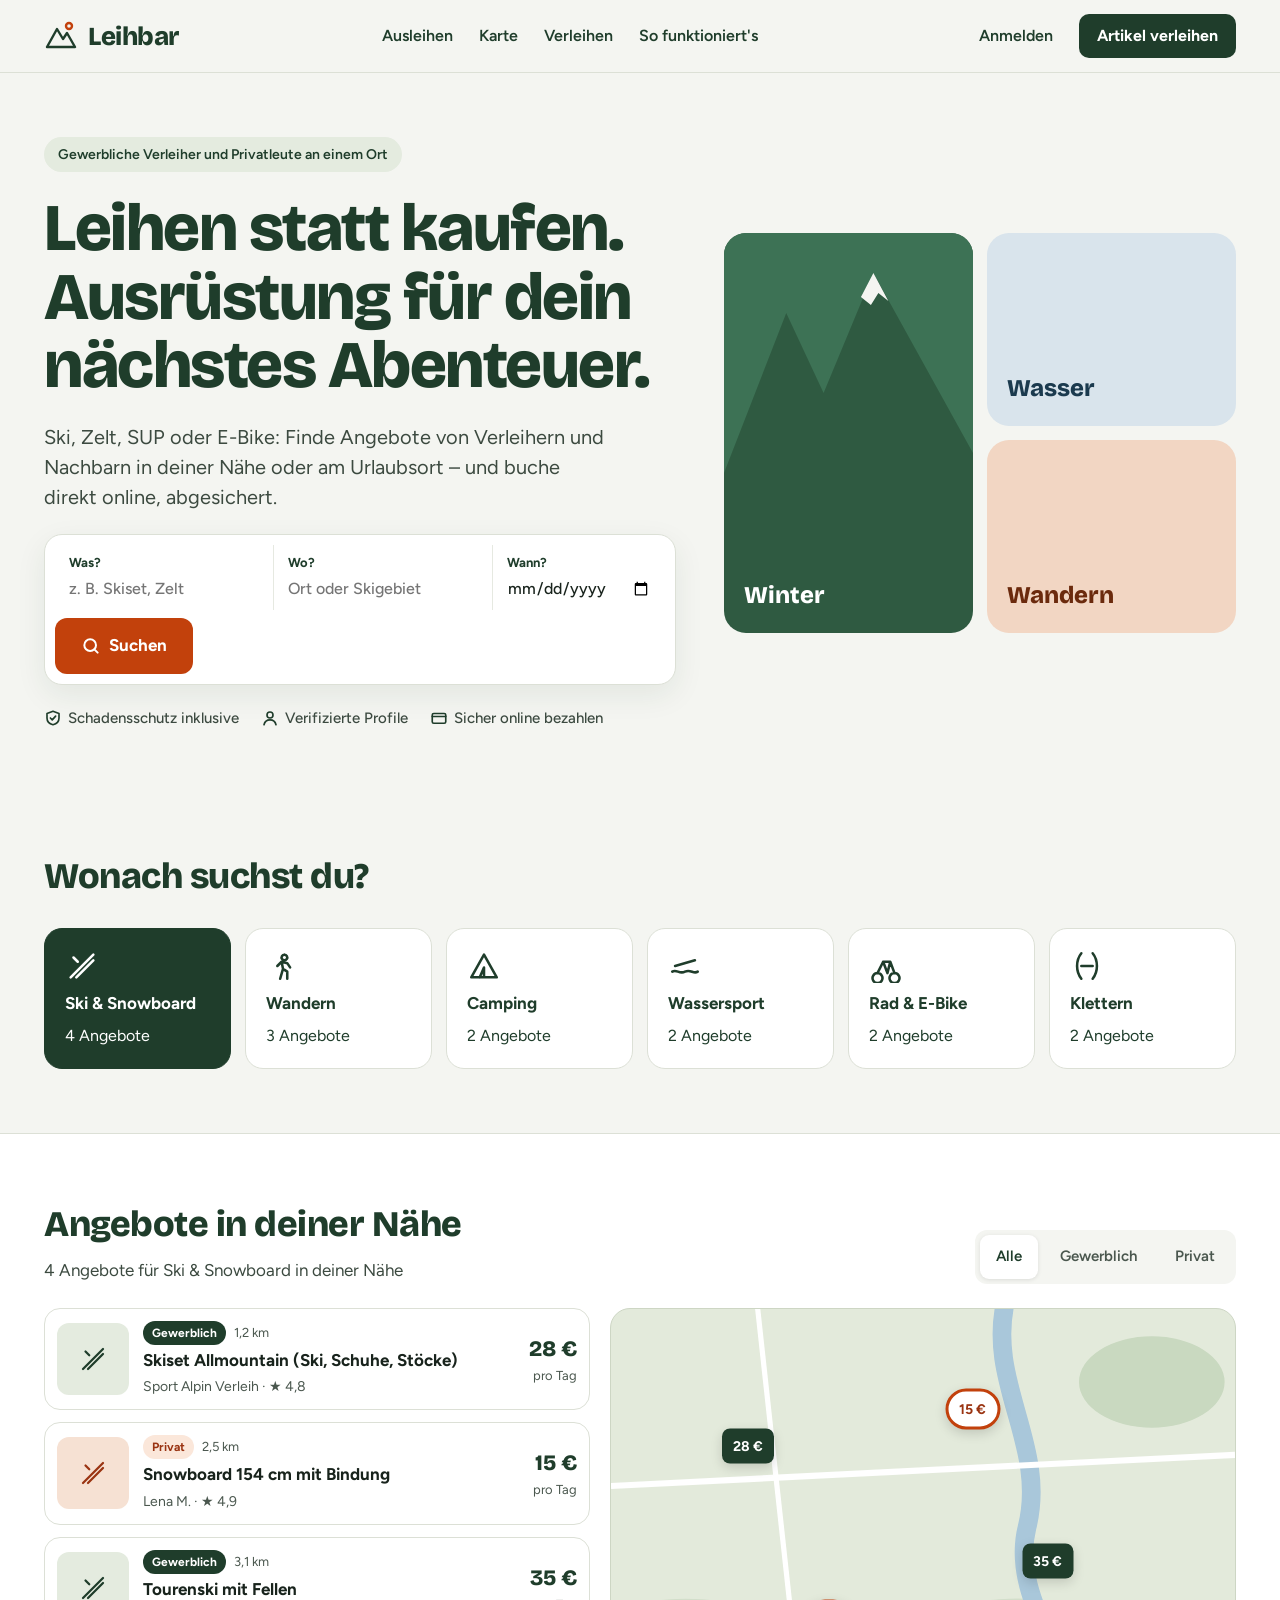
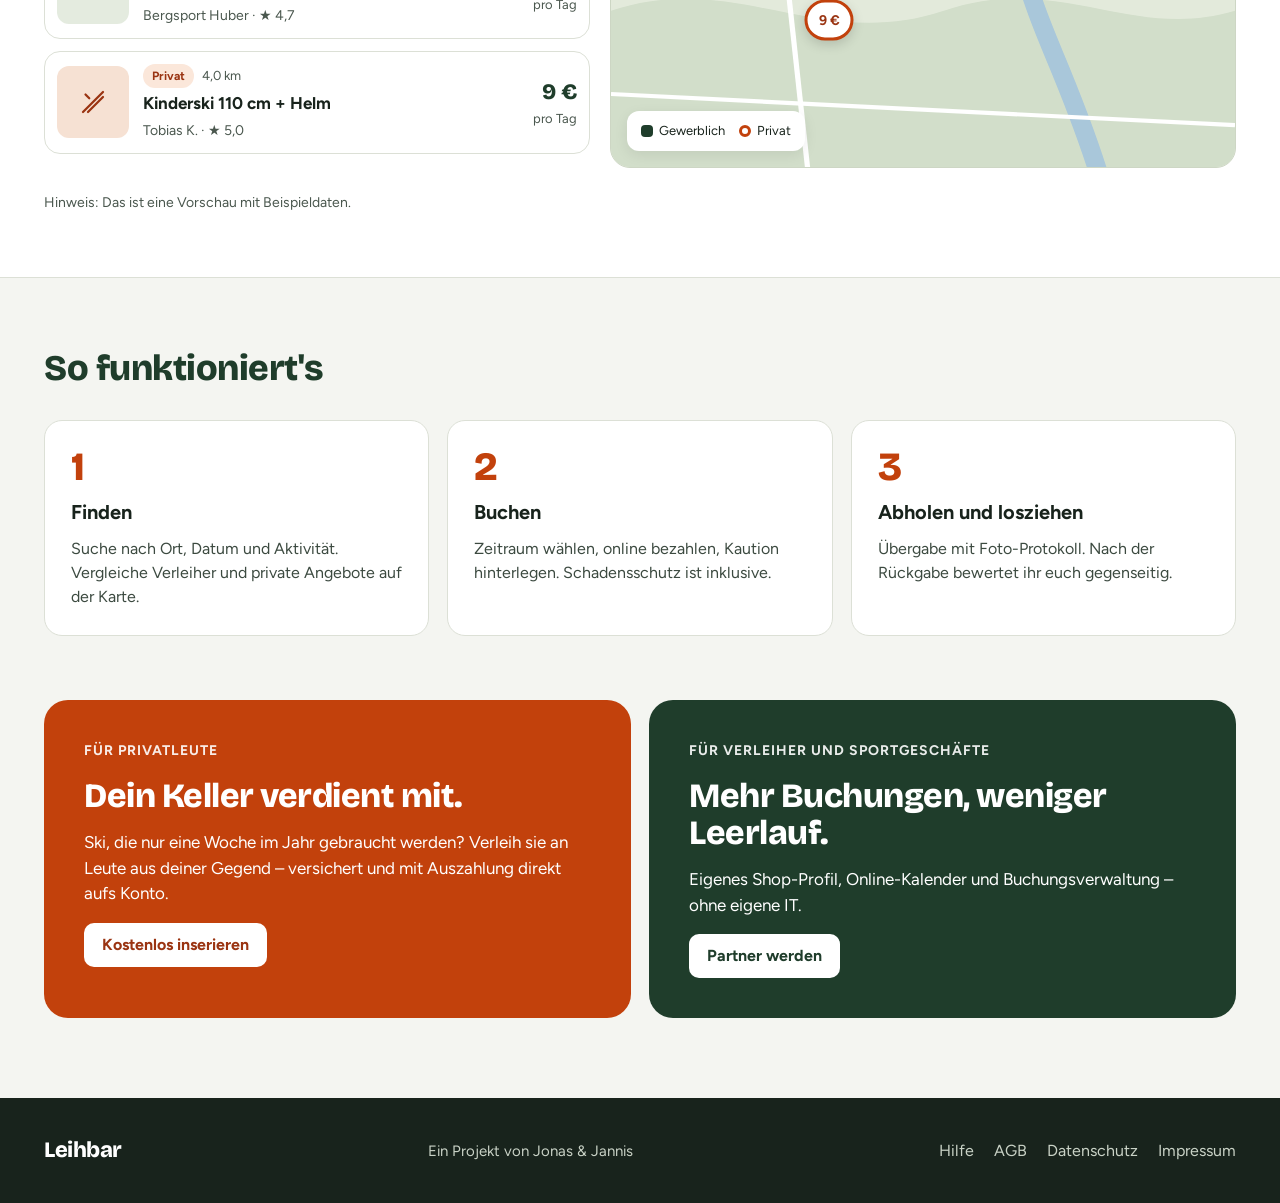
==== index.html @ 542fe073 "Leihbar Website: erste Vorschau Co-Authored-By: Claude Opus 5.5 <noreply@anthropic.com> Claude-Sessi" ====
<!doctype html>
<html lang="de">
<head>
<meta charset="utf-8">
<meta name="viewport" content="width=device-width, initial-scale=1">
<title>Leihbar – Leihen statt kaufen</title>
<meta name="description" content="Ausrüstung für Ski, Wandern, Camping und Wassersport leihen – von Verleihern und Privatleuten in deiner Nähe.">
<link rel="preconnect" href="https://fonts.googleapis.com">
<link rel="preconnect" href="https://fonts.gstatic.com" crossorigin>
<link href="https://fonts.googleapis.com/css2?family=Bricolage+Grotesque:opsz,wght@12..96,600;12..96,800&family=Figtree:wght@400;500;600;700&display=swap" rel="stylesheet">
<link rel="stylesheet" href="style.css">
</head>
<body>

<header class="topbar">
  <div class="wrap topbar-inner">
    <a href="#top" class="logo">
      <svg width="34" height="34" viewBox="0 0 34 34" fill="none" stroke="currentColor" stroke-width="2.4" stroke-linejoin="round" aria-hidden="true"><path d="M3 28 L13 10 L19 20 L23 14 L31 28 Z"/><circle cx="25" cy="7" r="3" stroke="var(--accent)"/></svg>
      <span>Leihbar</span>
    </a>
    <nav class="mainnav" aria-label="Hauptmenü">
      <a href="#ausleihen">Ausleihen</a>
      <a href="#karte">Karte</a>
      <a href="#verleihen">Verleihen</a>
      <a href="#so">So funktioniert's</a>
    </nav>
    <div class="topbar-actions">
      <a href="#" class="btn btn-ghost">Anmelden</a>
      <a href="#verleihen" class="btn btn-dark">Artikel verleihen</a>
    </div>
  </div>
</header>

<main>
<section id="top" class="wrap hero">
  <div class="hero-text">
    <span class="pill">Gewerbliche Verleiher und Privatleute an einem Ort</span>
    <h1>Leihen statt kaufen. Ausrüstung für dein nächstes Abenteuer.</h1>
    <p class="lead">Ski, Zelt, SUP oder E-Bike: Finde Angebote von Verleihern und Nachbarn in deiner Nähe oder am Urlaubsort – und buche direkt online, abgesichert.</p>

    <form class="search" id="search">
      <label>Was?<input type="text" id="q" placeholder="z. B. Skiset, Zelt"></label>
      <label>Wo?<input type="text" placeholder="Ort oder Skigebiet"></label>
      <label>Wann?<input type="date"></label>
      <button type="submit">
        <svg width="20" height="20" viewBox="0 0 24 24" fill="none" stroke="currentColor" stroke-width="2.4" stroke-linecap="round" aria-hidden="true"><circle cx="11" cy="11" r="7"/><path d="M20 20 L16 16"/></svg>
        Suchen
      </button>
    </form>

    <ul class="trust">
      <li><svg viewBox="0 0 24 24" aria-hidden="true"><path d="M12 3 L20 6 V12 C20 16.5 16.5 20 12 21 C7.5 20 4 16.5 4 12 V6 Z"/><path d="M8.5 12 L11 14.5 L15.5 9.5"/></svg>Schadensschutz inklusive</li>
      <li><svg viewBox="0 0 24 24" aria-hidden="true"><circle cx="12" cy="8" r="4"/><path d="M4 21 C5 16.5 8 14.5 12 14.5 C16 14.5 19 16.5 20 21"/></svg>Verifizierte Profile</li>
      <li><svg viewBox="0 0 24 24" aria-hidden="true"><rect x="3" y="6" width="18" height="13" rx="2"/><path d="M3 10 H21"/></svg>Sicher online bezahlen</li>
    </ul>
  </div>

  <div class="hero-tiles">
    <div class="tile tile-big">
      <svg viewBox="0 0 200 140" preserveAspectRatio="none" aria-hidden="true"><path d="M0 120 L50 40 L80 80 L120 20 L200 110 L200 0 L0 0 Z" fill="#3D7255"/><path d="M110 32 L120 20 L132 34 L124 30 L118 36 Z" fill="#F4F5F1"/></svg>
      <span>Winter</span>
    </div>
    <div class="tile tile-water"><span>Wasser</span></div>
    <div class="tile tile-hike"><span>Wandern</span></div>
  </div>
</section>

<section id="ausleihen" class="wrap section">
  <div class="section-head">
    <h2>Wonach suchst du?</h2>
  </div>
  <div class="cats" id="cats"></div>
</section>

<section id="karte" class="band">
  <div class="wrap section">
    <div class="section-head">
      <div>
        <h2>Angebote in deiner Nähe</h2>
        <p class="muted" id="resultLine"></p>
      </div>
      <div class="seg" id="filters" role="group" aria-label="Anbieter filtern"></div>
    </div>
    <div class="results">
      <div class="list" id="list"></div>
      <div class="map" id="map">
        <svg class="map-bg" viewBox="0 0 600 460" preserveAspectRatio="xMidYMid slice" aria-hidden="true">
          <path d="M0 300 C120 260 200 340 320 300 C430 262 500 330 600 300 L600 460 L0 460 Z" fill="#D2DECA"/>
          <path d="M380 0 C360 80 420 140 400 220 C385 280 430 330 470 460" stroke="#A9C7DA" stroke-width="18" fill="none"/>
          <path d="M0 180 L600 150" stroke="#FFFFFF" stroke-width="6"/>
          <path d="M140 0 L190 460" stroke="#FFFFFF" stroke-width="5"/>
          <path d="M0 380 L600 410" stroke="#FFFFFF" stroke-width="4"/>
          <ellipse cx="520" cy="80" rx="70" ry="44" fill="#C9D9C0"/>
        </svg>
        <div id="pins"></div>
        <div class="legend">
          <span><i class="sw sw-biz"></i>Gewerblich</span>
          <span><i class="sw sw-priv"></i>Privat</span>
        </div>
      </div>
    </div>
    <p class="note">Hinweis: Das ist eine Vorschau mit Beispieldaten.</p>
  </div>
</section>

<section id="so" class="wrap section">
  <h2>So funktioniert's</h2>
  <div class="steps">
    <div class="card"><span class="num">1</span><h3>Finden</h3><p>Suche nach Ort, Datum und Aktivität. Vergleiche Verleiher und private Angebote auf der Karte.</p></div>
    <div class="card"><span class="num">2</span><h3>Buchen</h3><p>Zeitraum wählen, online bezahlen, Kaution hinterlegen. Schadensschutz ist inklusive.</p></div>
    <div class="card"><span class="num">3</span><h3>Abholen und losziehen</h3><p>Übergabe mit Foto-Protokoll. Nach der Rückgabe bewertet ihr euch gegenseitig.</p></div>
  </div>
</section>

<section id="verleihen" class="wrap cta-grid">
  <div class="cta cta-priv">
    <span class="eyebrow">Für Privatleute</span>
    <h2>Dein Keller verdient mit.</h2>
    <p>Ski, die nur eine Woche im Jahr gebraucht werden? Verleih sie an Leute aus deiner Gegend – versichert und mit Auszahlung direkt aufs Konto.</p>
    <a href="#" class="btn btn-light">Kostenlos inserieren</a>
  </div>
  <div class="cta cta-biz">
    <span class="eyebrow">Für Verleiher und Sportgeschäfte</span>
    <h2>Mehr Buchungen, weniger Leerlauf.</h2>
    <p>Eigenes Shop-Profil, Online-Kalender und Buchungsverwaltung – ohne eigene IT.</p>
    <a href="#" class="btn btn-light">Partner werden</a>
  </div>
</section>
</main>

<footer class="footer">
  <div class="wrap footer-inner">
    <span class="logo-text">Leihbar</span>
    <span class="muted-light">Ein Projekt von Jonas &amp; Jannis</span>
    <nav aria-label="Fußzeile">
      <a href="#">Hilfe</a>
      <a href="#">AGB</a>
      <a href="#">Datenschutz</a>
      <a href="#">Impressum</a>
    </nav>
  </div>
</footer>

<script src="app.js"></script>
</body>
</html>
---- style.css ----
:root {
  --green: #1F3D2B;
  --green-2: #2F5A41;
  --accent: #C2410C;
  --accent-dark: #9A3412;
  --ink: #18231C;
  --text-2: #3C4A40;
  --muted: #4A574E;
  --bg: #F4F5F1;
  --card: #FFFFFF;
  --line: #DCE0D6;
  --soft-green: #E4EBDF;
  --soft-orange: #FBE7DA;
  --display: 'Bricolage Grotesque', 'Segoe UI', system-ui, sans-serif;
  --body: 'Figtree', 'Segoe UI', system-ui, sans-serif;
}

* { box-sizing: border-box; }
html { scroll-behavior: smooth; }
body { margin: 0; background: var(--bg); color: var(--ink); font-family: var(--body); font-size: 16px; line-height: 1.5; }
a { color: var(--green); }
a:hover { color: var(--accent); }
h1, h2, h3 { margin: 0; }
p { margin: 0; }

.wrap { max-width: 1240px; margin: 0 auto; padding-left: 24px; padding-right: 24px; }

/* Buttons */
.btn { display: inline-flex; align-items: center; min-height: 44px; padding: 0 18px; border-radius: 10px; font-weight: 700; text-decoration: none; }
.btn-ghost { color: var(--green); font-weight: 600; }
.btn-dark { background: var(--green); color: #fff; }
.btn-dark:hover { background: var(--green-2); color: #fff; }
.btn-light { background: #fff; color: var(--green); align-self: flex-start; }

/* Header */
.topbar { border-bottom: 1px solid var(--line); background: var(--bg); position: sticky; top: 0; z-index: 10; }
.topbar-inner { display: flex; flex-wrap: wrap; align-items: center; justify-content: space-between; gap: 12px 24px; padding-top: 14px; padding-bottom: 14px; }
.logo { display: flex; align-items: center; gap: 10px; text-decoration: none; color: var(--green); }
.logo span, .logo-text { font-family: var(--display); font-weight: 800; font-size: 26px; letter-spacing: -0.5px; }
.mainnav { display: flex; flex-wrap: wrap; gap: 8px 26px; font-weight: 600; }
.mainnav a { text-decoration: none; }
.topbar-actions { display: flex; gap: 8px; flex-wrap: wrap; }

/* Hero */
.hero { display: flex; flex-wrap: wrap; gap: 48px; align-items: center; padding-top: 64px; padding-bottom: 56px; }
.hero-text { flex: 1 1 520px; min-width: 0; display: flex; flex-direction: column; gap: 22px; }
.pill { align-self: flex-start; background: var(--soft-green); color: var(--green); padding: 7px 14px; border-radius: 999px; font-weight: 600; font-size: 14px; }
.hero h1 { font-family: var(--display); font-weight: 800; font-size: clamp(38px, 5.2vw, 68px); line-height: 1.03; letter-spacing: -1.5px; color: var(--green); }
.lead { font-size: 20px; color: var(--text-2); max-width: 560px; }

.search { background: #fff; border: 1px solid var(--line); border-radius: 18px; padding: 10px; display: flex; flex-wrap: wrap; gap: 8px; box-shadow: 0 10px 30px rgba(31,61,43,0.08); }
.search label { flex: 1 1 160px; display: flex; flex-direction: column; gap: 4px; padding: 8px 14px; font-size: 13px; font-weight: 700; color: var(--green); }
.search label + label { border-left: 1px solid #E6E9E1; }
.search input { border: none; outline: none; font: inherit; font-weight: 500; font-size: 16px; color: var(--ink); background: transparent; padding: 0; min-height: 26px; }
.search button { flex: 0 0 auto; min-height: 56px; padding: 0 26px; border: none; border-radius: 12px; background: var(--accent); color: #fff; font: inherit; font-weight: 700; font-size: 17px; display: flex; align-items: center; gap: 8px; cursor: pointer; }
.search button:hover { background: var(--accent-dark); }

.trust { list-style: none; margin: 0; padding: 0; display: flex; flex-wrap: wrap; gap: 10px 22px; color: var(--text-2); font-weight: 500; font-size: 15px; }
.trust li { display: flex; align-items: center; gap: 6px; }
.trust svg { width: 18px; height: 18px; fill: none; stroke: var(--green); stroke-width: 2.2; stroke-linecap: round; stroke-linejoin: round; }

.hero-tiles { flex: 1 1 400px; min-width: 0; display: grid; grid-template-columns: repeat(2, minmax(0, 1fr)); gap: 14px; }
.tile { border-radius: 22px; min-height: 190px; display: flex; align-items: flex-end; padding: 20px; position: relative; overflow: hidden; }
.tile span { position: relative; font-family: var(--display); font-weight: 800; font-size: 24px; }
.tile-big { grid-row: span 2; min-height: 400px; background: var(--green-2); color: #fff; }
.tile-big svg { position: absolute; left: 0; top: 0; width: 100%; height: 70%; }
.tile-water { background: #D9E4EC; color: #1B3A4E; }
.tile-hike { background: #F2D6C3; color: #6B2A0D; }

/* Sections */
.section { padding-top: 64px; padding-bottom: 64px; display: flex; flex-direction: column; gap: 24px; }
.section h2, .cta h2 { font-family: var(--display); font-weight: 800; font-size: 36px; letter-spacing: -0.5px; color: var(--green); }
.section-head { display: flex; flex-wrap: wrap; justify-content: space-between; align-items: flex-end; gap: 16px; }
.muted { color: var(--text-2); font-size: 17px; margin-top: 6px; }
.band { background: #fff; border-top: 1px solid var(--line); border-bottom: 1px solid var(--line); }

/* Categories */
.cats { display: grid; grid-template-columns: repeat(auto-fit, minmax(160px, 1fr)); gap: 14px; }
.cat { display: flex; flex-direction: column; align-items: flex-start; gap: 8px; padding: 20px; min-height: 130px; border-radius: 18px; cursor: pointer; font: inherit; text-align: left; background: #fff; color: var(--green); border: 1px solid var(--line); transition: transform .15s ease; }
.cat:hover { transform: translateY(-2px); }
.cat[aria-pressed="true"] { background: var(--green); color: #fff; border-color: var(--green); }
.cat svg { width: 34px; height: 34px; fill: none; stroke: currentColor; stroke-width: 1.8; stroke-linecap: round; stroke-linejoin: round; }
.cat b { font-size: 17px; }

/* Filter */
.seg { display: flex; gap: 6px; background: var(--bg); border-radius: 12px; padding: 5px; }
.seg button { border: none; font: inherit; font-weight: 600; font-size: 15px; padding: 0 16px; min-height: 44px; border-radius: 9px; cursor: pointer; background: transparent; color: var(--muted); }
.seg button[aria-pressed="true"] { background: #fff; color: var(--green); box-shadow: 0 1px 4px rgba(0,0,0,0.1); }

/* Results */
.results { display: flex; flex-wrap: wrap; gap: 20px; }
.list { flex: 1 1 380px; min-width: 0; display: flex; flex-direction: column; gap: 12px; }
.item { display: flex; gap: 14px; padding: 12px; border: 1px solid var(--line); border-radius: 16px; background: #fff; align-items: center; text-decoration: none; color: var(--ink); }
.item:hover, .item.hl { border-color: var(--green); color: var(--ink); }
.thumb { width: 72px; height: 72px; flex: 0 0 72px; border-radius: 12px; display: flex; align-items: center; justify-content: center; }
.thumb svg { width: 30px; height: 30px; fill: none; stroke: currentColor; stroke-width: 1.8; stroke-linecap: round; stroke-linejoin: round; }
.biz .thumb { background: var(--soft-green); color: var(--green); }
.priv .thumb { background: #F6E1D3; color: var(--accent-dark); }
.info { flex: 1; min-width: 0; display: flex; flex-direction: column; gap: 3px; }
.meta { display: flex; gap: 8px; align-items: center; flex-wrap: wrap; font-size: 13px; color: var(--muted); }
.badge { font-size: 12px; font-weight: 700; padding: 3px 9px; border-radius: 999px; }
.biz .badge { background: var(--green); color: #fff; }
.priv .badge { background: var(--soft-orange); color: var(--accent-dark); }
.title { font-weight: 700; font-size: 17px; }
.owner { font-size: 14px; color: var(--muted); }
.price { text-align: right; display: flex; flex-direction: column; font-size: 13px; color: var(--muted); }
.price b { font-family: var(--display); font-weight: 800; font-size: 22px; color: var(--green); }
.empty { padding: 24px; border: 1px dashed var(--line); border-radius: 16px; color: var(--muted); }

.map { flex: 1 1 460px; min-width: 0; min-height: 460px; border-radius: 20px; background: #E3EADB; position: relative; overflow: hidden; border: 1px solid #CDD6C4; }
.map-bg { position: absolute; inset: 0; width: 100%; height: 100%; }
.pin { position: absolute; transform: translate(-50%, -50%); text-decoration: none; font-weight: 700; font-size: 14px; padding: 7px 11px; box-shadow: 0 4px 12px rgba(0,0,0,0.15); transition: transform .15s ease; }
.pin:hover, .pin.hl { transform: translate(-50%, -50%) scale(1.12); z-index: 2; }
.pin.biz { background: var(--green); color: #fff; border-radius: 8px; }
.pin.priv { background: #fff; color: var(--accent-dark); border: 3px solid var(--accent); border-radius: 999px; }
.legend { position: absolute; left: 16px; bottom: 16px; background: #fff; border-radius: 12px; padding: 10px 14px; font-size: 13px; display: flex; gap: 14px; box-shadow: 0 4px 14px rgba(0,0,0,0.08); }
.legend span { display: flex; align-items: center; gap: 6px; }
.sw { width: 12px; height: 12px; display: inline-block; }
.sw-biz { background: var(--green); border-radius: 4px; }
.sw-priv { background: #fff; border: 3px solid var(--accent); border-radius: 999px; }
.note { font-size: 14px; color: var(--muted); }

/* Steps */
.steps { display: grid; grid-template-columns: repeat(auto-fit, minmax(240px, 1fr)); gap: 18px; }
.card { background: #fff; border: 1px solid var(--line); border-radius: 18px; padding: 26px; display: flex; flex-direction: column; gap: 10px; }
.num { font-family: var(--display); font-weight: 800; font-size: 40px; color: var(--accent); line-height: 1; }
.card h3 { font-size: 20px; }
.card p { color: var(--text-2); }

/* CTA */
.cta-grid { display: grid; grid-template-columns: repeat(auto-fit, minmax(300px, 1fr)); gap: 18px; padding-bottom: 80px; }
.cta { border-radius: 24px; padding: 40px; display: flex; flex-direction: column; gap: 16px; color: #fff; }
.cta h2 { color: #fff; font-size: 34px; line-height: 1.1; }
.cta p { font-size: 17px; }
.cta-priv { background: var(--accent); }
.cta-priv .btn-light { color: var(--accent-dark); }
.cta-biz { background: var(--green); }
.eyebrow { font-weight: 700; font-size: 14px; letter-spacing: 1px; text-transform: uppercase; opacity: 0.9; }

/* Footer */
.footer { background: var(--ink); color: #C9D2C6; }
.footer-inner { display: flex; flex-wrap: wrap; justify-content: space-between; align-items: center; gap: 16px 24px; padding-top: 36px; padding-bottom: 36px; }
.footer .logo-text { color: #fff; font-size: 22px; }
.muted-light { font-size: 15px; }
.footer nav { display: flex; flex-wrap: wrap; gap: 20px; }
.footer a { color: #C9D2C6; text-decoration: none; }
.footer a:hover { color: #fff; }

@media (max-width: 640px) {
  .wrap { padding-left: 16px; padding-right: 16px; }
  .mainnav { display: none; }
  .search label + label { border-left: none; border-top: 1px solid #E6E9E1; }
  .search button { flex: 1 1 100%; justify-content: center; }
  .tile-big { min-height: 260px; }
  .tile { min-height: 123px; }
  .map { min-height: 360px; }
  .cta { padding: 28px; }
  .section h2 { font-size: 30px; }
}
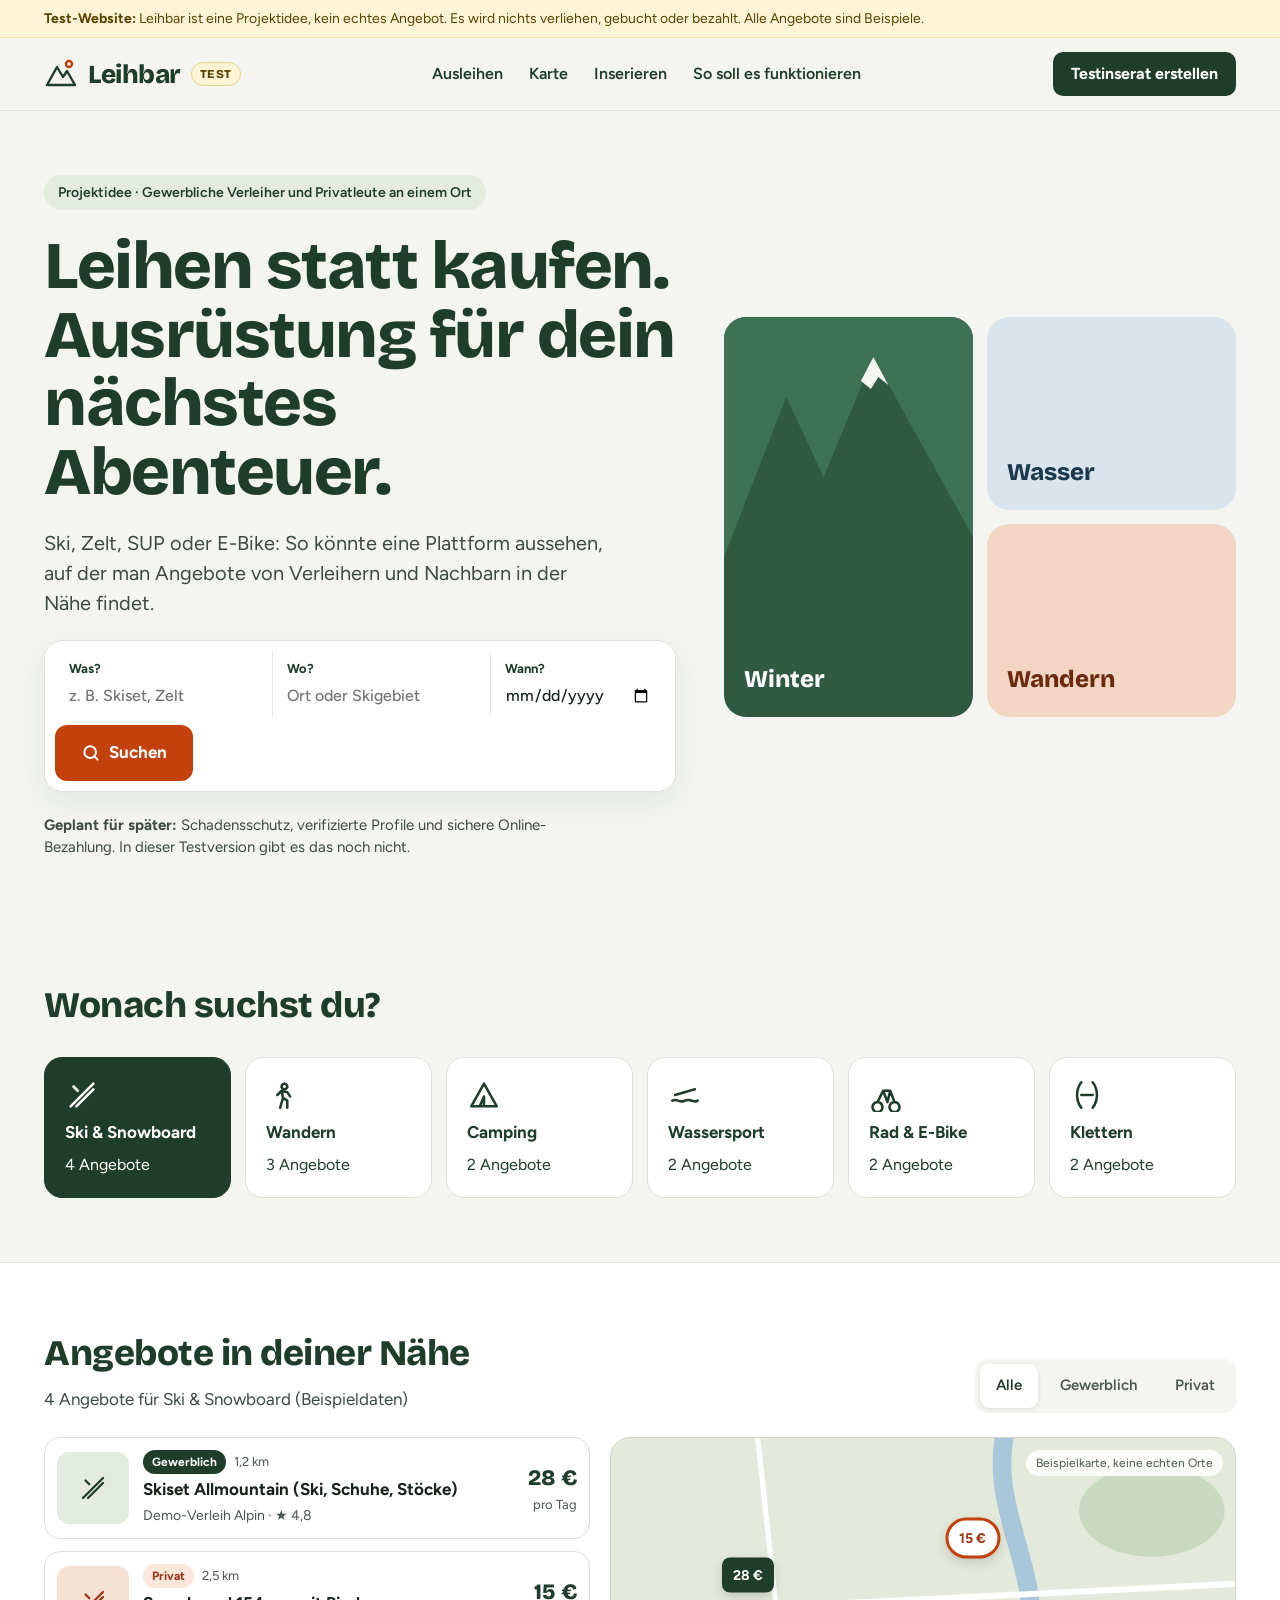
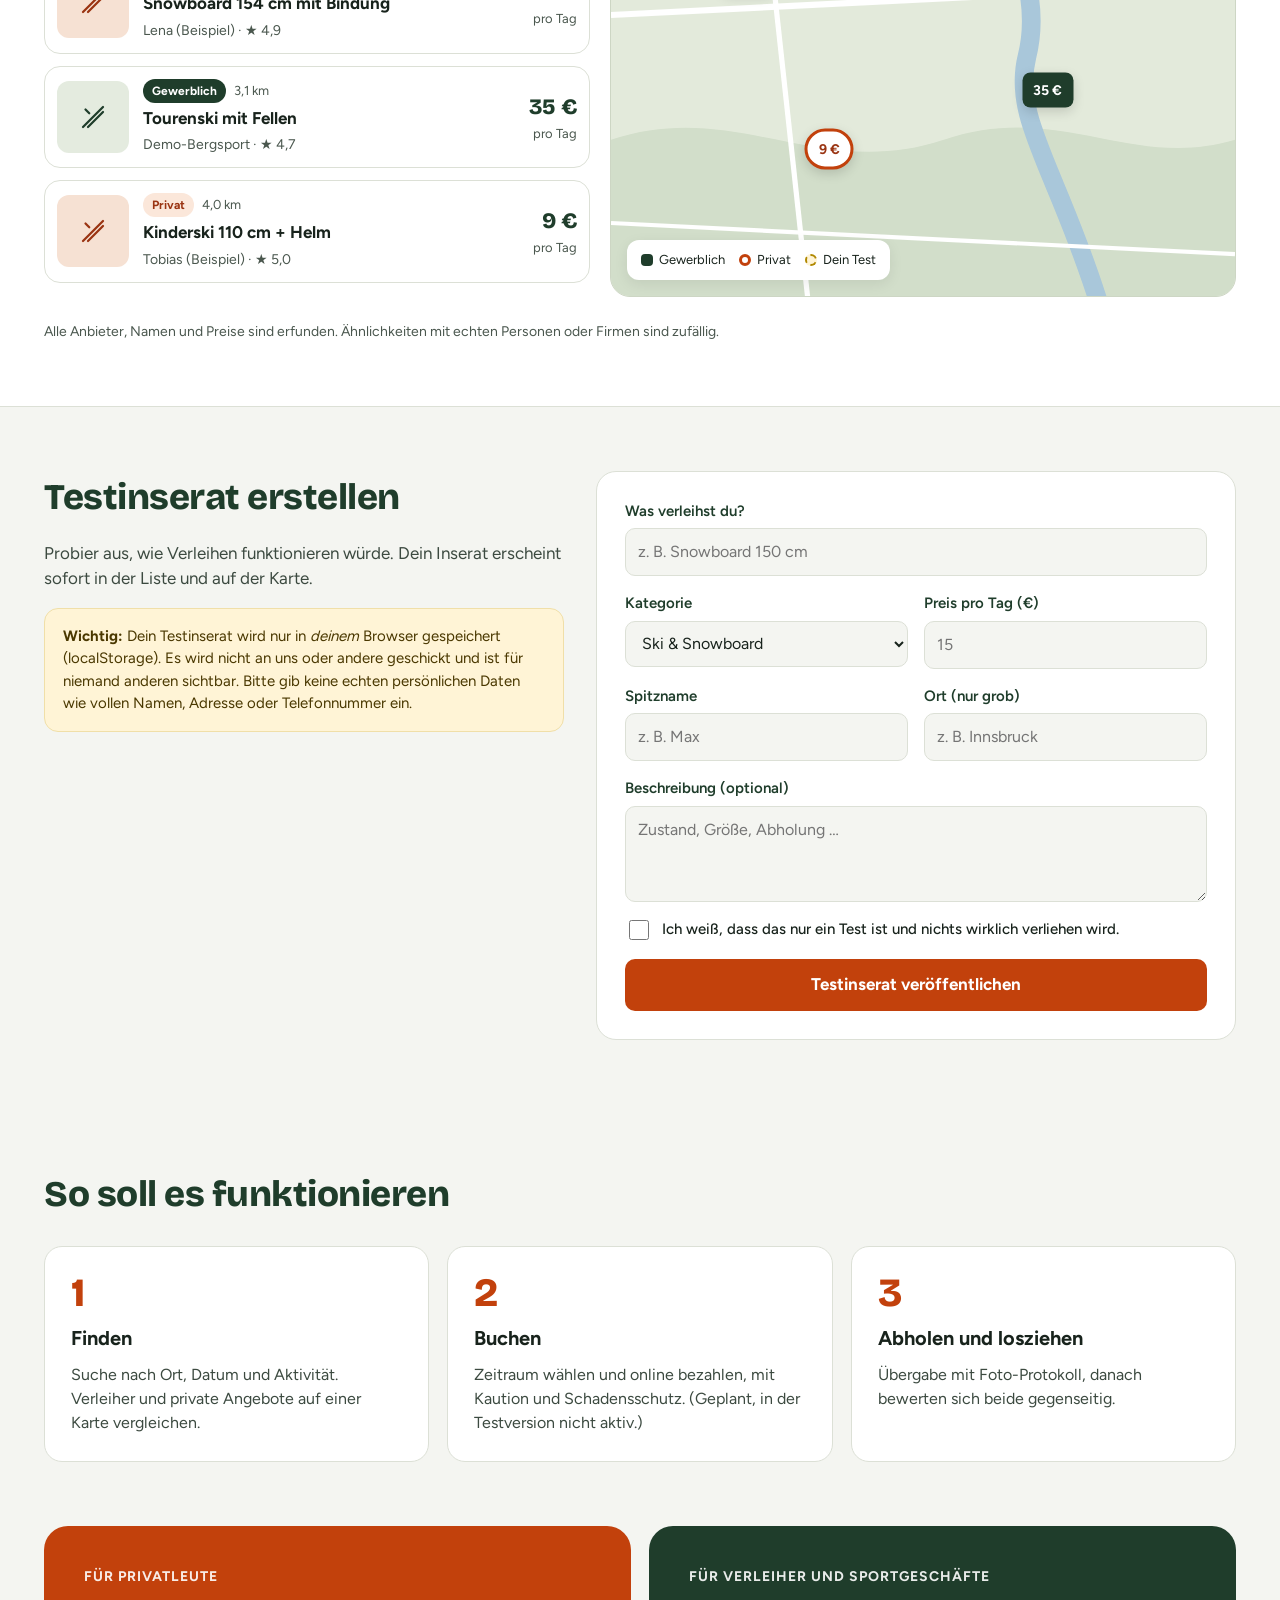
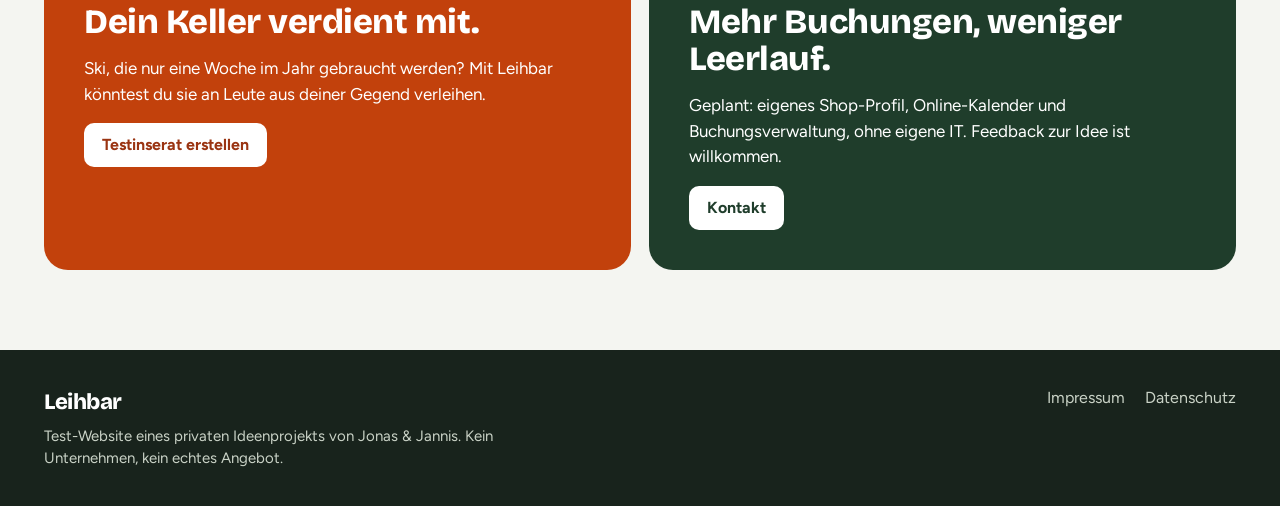
==== commit 1972e271: "Test-Website: Hinweise, Impressum, Datenschutz, lokale Schriften und Testinserate Co-Authored-By: Cl" ====
--- a/index.html
+++ b/index.html
@@ -3,44 +3,45 @@
 <head>
 <meta charset="utf-8">
 <meta name="viewport" content="width=device-width, initial-scale=1">
-<title>Leihbar – Leihen statt kaufen</title>
-<meta name="description" content="Ausrüstung für Ski, Wandern, Camping und Wassersport leihen – von Verleihern und Privatleuten in deiner Nähe.">
-<link rel="preconnect" href="https://fonts.googleapis.com">
-<link rel="preconnect" href="https://fonts.gstatic.com" crossorigin>
-<link href="https://fonts.googleapis.com/css2?family=Bricolage+Grotesque:opsz,wght@12..96,600;12..96,800&family=Figtree:wght@400;500;600;700&display=swap" rel="stylesheet">
+<title>Leihbar – Test-Website</title>
+<meta name="description" content="Test-Website eines Schul- und Ideenprojekts: eine Plattform zum Leihen von Freizeit- und Sportausrüstung. Kein echtes Angebot.">
+<meta name="robots" content="noindex, nofollow">
 <link rel="stylesheet" href="style.css">
 </head>
 <body>
 
 <header class="topbar">
+  <div class="testbar" role="note">
+    <div class="wrap">
+      <strong>Test-Website:</strong> Leihbar ist eine Projektidee, kein echtes Angebot. Es wird nichts verliehen, gebucht oder bezahlt. Alle Angebote sind Beispiele.
+    </div>
+  </div>
   <div class="wrap topbar-inner">
     <a href="#top" class="logo">
       <svg width="34" height="34" viewBox="0 0 34 34" fill="none" stroke="currentColor" stroke-width="2.4" stroke-linejoin="round" aria-hidden="true"><path d="M3 28 L13 10 L19 20 L23 14 L31 28 Z"/><circle cx="25" cy="7" r="3" stroke="var(--accent)"/></svg>
       <span>Leihbar</span>
+      <span class="tag">Test</span>
     </a>
     <nav class="mainnav" aria-label="Hauptmenü">
       <a href="#ausleihen">Ausleihen</a>
       <a href="#karte">Karte</a>
-      <a href="#verleihen">Verleihen</a>
-      <a href="#so">So funktioniert's</a>
+      <a href="#inserieren">Inserieren</a>
+      <a href="#so">So soll es funktionieren</a>
     </nav>
-    <div class="topbar-actions">
-      <a href="#" class="btn btn-ghost">Anmelden</a>
-      <a href="#verleihen" class="btn btn-dark">Artikel verleihen</a>
-    </div>
+    <a href="#inserieren" class="btn btn-dark">Testinserat erstellen</a>
   </div>
 </header>
 
 <main>
 <section id="top" class="wrap hero">
   <div class="hero-text">
-    <span class="pill">Gewerbliche Verleiher und Privatleute an einem Ort</span>
+    <span class="pill">Projektidee · Gewerbliche Verleiher und Privatleute an einem Ort</span>
     <h1>Leihen statt kaufen. Ausrüstung für dein nächstes Abenteuer.</h1>
-    <p class="lead">Ski, Zelt, SUP oder E-Bike: Finde Angebote von Verleihern und Nachbarn in deiner Nähe oder am Urlaubsort – und buche direkt online, abgesichert.</p>
+    <p class="lead">Ski, Zelt, SUP oder E-Bike: So könnte eine Plattform aussehen, auf der man Angebote von Verleihern und Nachbarn in der Nähe findet.</p>
 
     <form class="search" id="search">
-      <label>Was?<input type="text" id="q" placeholder="z. B. Skiset, Zelt"></label>
-      <label>Wo?<input type="text" placeholder="Ort oder Skigebiet"></label>
+      <label>Was?<input type="text" id="q" placeholder="z. B. Skiset, Zelt" maxlength="60"></label>
+      <label>Wo?<input type="text" placeholder="Ort oder Skigebiet" maxlength="60"></label>
       <label>Wann?<input type="date"></label>
       <button type="submit">
         <svg width="20" height="20" viewBox="0 0 24 24" fill="none" stroke="currentColor" stroke-width="2.4" stroke-linecap="round" aria-hidden="true"><circle cx="11" cy="11" r="7"/><path d="M20 20 L16 16"/></svg>
@@ -48,16 +49,12 @@
       </button>
     </form>
 
-    <ul class="trust">
-      <li><svg viewBox="0 0 24 24" aria-hidden="true"><path d="M12 3 L20 6 V12 C20 16.5 16.5 20 12 21 C7.5 20 4 16.5 4 12 V6 Z"/><path d="M8.5 12 L11 14.5 L15.5 9.5"/></svg>Schadensschutz inklusive</li>
-      <li><svg viewBox="0 0 24 24" aria-hidden="true"><circle cx="12" cy="8" r="4"/><path d="M4 21 C5 16.5 8 14.5 12 14.5 C16 14.5 19 16.5 20 21"/></svg>Verifizierte Profile</li>
-      <li><svg viewBox="0 0 24 24" aria-hidden="true"><rect x="3" y="6" width="18" height="13" rx="2"/><path d="M3 10 H21"/></svg>Sicher online bezahlen</li>
-    </ul>
+    <p class="planned"><b>Geplant für später:</b> Schadensschutz, verifizierte Profile und sichere Online-Bezahlung. In dieser Testversion gibt es das noch nicht.</p>
   </div>
 
-  <div class="hero-tiles">
+  <div class="hero-tiles" aria-hidden="true">
     <div class="tile tile-big">
-      <svg viewBox="0 0 200 140" preserveAspectRatio="none" aria-hidden="true"><path d="M0 120 L50 40 L80 80 L120 20 L200 110 L200 0 L0 0 Z" fill="#3D7255"/><path d="M110 32 L120 20 L132 34 L124 30 L118 36 Z" fill="#F4F5F1"/></svg>
+      <svg viewBox="0 0 200 140" preserveAspectRatio="none"><path d="M0 120 L50 40 L80 80 L120 20 L200 110 L200 0 L0 0 Z" fill="#3D7255"/><path d="M110 32 L120 20 L132 34 L124 30 L118 36 Z" fill="#F4F5F1"/></svg>
       <span>Winter</span>
     </div>
     <div class="tile tile-water"><span>Wasser</span></div>
@@ -66,9 +63,7 @@
 </section>
 
 <section id="ausleihen" class="wrap section">
-  <div class="section-head">
-    <h2>Wonach suchst du?</h2>
-  </div>
+  <h2>Wonach suchst du?</h2>
   <div class="cats" id="cats"></div>
 </section>
 
@@ -83,7 +78,7 @@
     </div>
     <div class="results">
       <div class="list" id="list"></div>
-      <div class="map" id="map">
+      <div class="map">
         <svg class="map-bg" viewBox="0 0 600 460" preserveAspectRatio="xMidYMid slice" aria-hidden="true">
           <path d="M0 300 C120 260 200 340 320 300 C430 262 500 330 600 300 L600 460 L0 460 Z" fill="#D2DECA"/>
           <path d="M380 0 C360 80 420 140 400 220 C385 280 430 330 470 460" stroke="#A9C7DA" stroke-width="18" fill="none"/>
@@ -93,22 +88,68 @@
           <ellipse cx="520" cy="80" rx="70" ry="44" fill="#C9D9C0"/>
         </svg>
         <div id="pins"></div>
+        <span class="map-note">Beispielkarte, keine echten Orte</span>
         <div class="legend">
           <span><i class="sw sw-biz"></i>Gewerblich</span>
           <span><i class="sw sw-priv"></i>Privat</span>
+          <span><i class="sw sw-mine"></i>Dein Test</span>
         </div>
       </div>
     </div>
-    <p class="note">Hinweis: Das ist eine Vorschau mit Beispieldaten.</p>
+    <p class="note">Alle Anbieter, Namen und Preise sind erfunden. Ähnlichkeiten mit echten Personen oder Firmen sind zufällig.</p>
+  </div>
+</section>
+
+<section id="inserieren" class="wrap section">
+  <div class="insert">
+    <div class="insert-intro">
+      <h2>Testinserat erstellen</h2>
+      <p>Probier aus, wie Verleihen funktionieren würde. Dein Inserat erscheint sofort in der Liste und auf der Karte.</p>
+      <div class="infobox">
+        <b>Wichtig:</b> Dein Testinserat wird nur in <i>deinem</i> Browser gespeichert (localStorage). Es wird nicht an uns oder andere geschickt und ist für niemand anderen sichtbar. Bitte gib keine echten persönlichen Daten wie vollen Namen, Adresse oder Telefonnummer ein.
+      </div>
+      <div id="mine"></div>
+    </div>
+
+    <form class="form" id="insertForm" novalidate>
+      <label>Was verleihst du?
+        <input name="title" type="text" required maxlength="70" placeholder="z. B. Snowboard 150 cm">
+      </label>
+      <div class="row">
+        <label>Kategorie
+          <select name="cat" id="catSelect" required></select>
+        </label>
+        <label>Preis pro Tag (€)
+          <input name="price" type="number" required min="1" max="500" step="1" placeholder="15">
+        </label>
+      </div>
+      <div class="row">
+        <label>Spitzname
+          <input name="owner" type="text" required maxlength="30" placeholder="z. B. Max">
+        </label>
+        <label>Ort (nur grob)
+          <input name="place" type="text" maxlength="40" placeholder="z. B. Innsbruck">
+        </label>
+      </div>
+      <label>Beschreibung (optional)
+        <textarea name="desc" rows="3" maxlength="300" placeholder="Zustand, Größe, Abholung …"></textarea>
+      </label>
+      <label class="check">
+        <input name="ok" type="checkbox" required>
+        <span>Ich weiß, dass das nur ein Test ist und nichts wirklich verliehen wird.</span>
+      </label>
+      <p class="form-error" id="formError" role="alert"></p>
+      <button type="submit" class="btn btn-accent">Testinserat veröffentlichen</button>
+    </form>
   </div>
 </section>
 
 <section id="so" class="wrap section">
-  <h2>So funktioniert's</h2>
+  <h2>So soll es funktionieren</h2>
   <div class="steps">
-    <div class="card"><span class="num">1</span><h3>Finden</h3><p>Suche nach Ort, Datum und Aktivität. Vergleiche Verleiher und private Angebote auf der Karte.</p></div>
-    <div class="card"><span class="num">2</span><h3>Buchen</h3><p>Zeitraum wählen, online bezahlen, Kaution hinterlegen. Schadensschutz ist inklusive.</p></div>
-    <div class="card"><span class="num">3</span><h3>Abholen und losziehen</h3><p>Übergabe mit Foto-Protokoll. Nach der Rückgabe bewertet ihr euch gegenseitig.</p></div>
+    <div class="card"><span class="num">1</span><h3>Finden</h3><p>Suche nach Ort, Datum und Aktivität. Verleiher und private Angebote auf einer Karte vergleichen.</p></div>
+    <div class="card"><span class="num">2</span><h3>Buchen</h3><p>Zeitraum wählen und online bezahlen, mit Kaution und Schadensschutz. (Geplant, in der Testversion nicht aktiv.)</p></div>
+    <div class="card"><span class="num">3</span><h3>Abholen und losziehen</h3><p>Übergabe mit Foto-Protokoll, danach bewerten sich beide gegenseitig.</p></div>
   </div>
 </section>
 
@@ -116,31 +157,33 @@
   <div class="cta cta-priv">
     <span class="eyebrow">Für Privatleute</span>
     <h2>Dein Keller verdient mit.</h2>
-    <p>Ski, die nur eine Woche im Jahr gebraucht werden? Verleih sie an Leute aus deiner Gegend – versichert und mit Auszahlung direkt aufs Konto.</p>
-    <a href="#" class="btn btn-light">Kostenlos inserieren</a>
+    <p>Ski, die nur eine Woche im Jahr gebraucht werden? Mit Leihbar könntest du sie an Leute aus deiner Gegend verleihen.</p>
+    <a href="#inserieren" class="btn btn-light">Testinserat erstellen</a>
   </div>
   <div class="cta cta-biz">
     <span class="eyebrow">Für Verleiher und Sportgeschäfte</span>
     <h2>Mehr Buchungen, weniger Leerlauf.</h2>
-    <p>Eigenes Shop-Profil, Online-Kalender und Buchungsverwaltung – ohne eigene IT.</p>
-    <a href="#" class="btn btn-light">Partner werden</a>
+    <p>Geplant: eigenes Shop-Profil, Online-Kalender und Buchungsverwaltung, ohne eigene IT. Feedback zur Idee ist willkommen.</p>
+    <a href="impressum.html" class="btn btn-light">Kontakt</a>
   </div>
 </section>
 </main>
 
 <footer class="footer">
   <div class="wrap footer-inner">
-    <span class="logo-text">Leihbar</span>
-    <span class="muted-light">Ein Projekt von Jonas &amp; Jannis</span>
+    <div>
+      <span class="logo-text">Leihbar</span>
+      <p class="muted-light">Test-Website eines privaten Ideenprojekts von Jonas &amp; Jannis. Kein Unternehmen, kein echtes Angebot.</p>
+    </div>
     <nav aria-label="Fußzeile">
-      <a href="#">Hilfe</a>
-      <a href="#">AGB</a>
-      <a href="#">Datenschutz</a>
-      <a href="#">Impressum</a>
+      <a href="impressum.html">Impressum</a>
+      <a href="datenschutz.html">Datenschutz</a>
     </nav>
   </div>
 </footer>
 
+<div class="toast" id="toast" role="status" aria-live="polite"></div>
+
 <script src="app.js"></script>
 </body>
 </html>
--- a/style.css
+++ b/style.css
@@ -1,3 +1,11 @@
+/* Schriften lokal eingebunden (keine Verbindung zu Google) – SIL Open Font License, siehe fonts/ */
+@font-face { font-family: 'Figtree'; font-weight: 400; font-display: swap; src: url(fonts/figtree-latin-400-normal.woff2) format('woff2'); }
+@font-face { font-family: 'Figtree'; font-weight: 500; font-display: swap; src: url(fonts/figtree-latin-500-normal.woff2) format('woff2'); }
+@font-face { font-family: 'Figtree'; font-weight: 600; font-display: swap; src: url(fonts/figtree-latin-600-normal.woff2) format('woff2'); }
+@font-face { font-family: 'Figtree'; font-weight: 700; font-display: swap; src: url(fonts/figtree-latin-700-normal.woff2) format('woff2'); }
+@font-face { font-family: 'Bricolage Grotesque'; font-weight: 600; font-display: swap; src: url(fonts/bricolage-grotesque-latin-600-normal.woff2) format('woff2'); }
+@font-face { font-family: 'Bricolage Grotesque'; font-weight: 800; font-display: swap; src: url(fonts/bricolage-grotesque-latin-800-normal.woff2) format('woff2'); }
+
 :root {
   --green: #1F3D2B;
   --green-2: #2F5A41;
@@ -39,7 +47,13 @@
 .logo span, .logo-text { font-family: var(--display); font-weight: 800; font-size: 26px; letter-spacing: -0.5px; }
 .mainnav { display: flex; flex-wrap: wrap; gap: 8px 26px; font-weight: 600; }
 .mainnav a { text-decoration: none; }
-.topbar-actions { display: flex; gap: 8px; flex-wrap: wrap; }
+
+.testbar { background: #FFF4D6; color: #5A4300; font-size: 14px; border-bottom: 1px solid #F0DFA8; }
+.testbar .wrap { padding-top: 8px; padding-bottom: 8px; }
+.tag { font-family: var(--body); font-size: 12px; font-weight: 700; letter-spacing: .5px; text-transform: uppercase; background: #FFF4D6; color: #5A4300; border: 1px solid #E8D18A; padding: 2px 8px; border-radius: 999px; }
+.logo .tag { font-size: 12px; letter-spacing: .5px; }
+.btn-accent { background: var(--accent); color: #fff; border: none; font: inherit; font-weight: 700; cursor: pointer; justify-content: center; }
+.btn-accent:hover { background: var(--accent-dark); color: #fff; }
 
 /* Hero */
 .hero { display: flex; flex-wrap: wrap; gap: 48px; align-items: center; padding-top: 64px; padding-bottom: 56px; }
@@ -55,6 +69,7 @@
 .search button { flex: 0 0 auto; min-height: 56px; padding: 0 26px; border: none; border-radius: 12px; background: var(--accent); color: #fff; font: inherit; font-weight: 700; font-size: 17px; display: flex; align-items: center; gap: 8px; cursor: pointer; }
 .search button:hover { background: var(--accent-dark); }
 
+.planned { font-size: 15px; color: var(--text-2); max-width: 560px; }
 .trust { list-style: none; margin: 0; padding: 0; display: flex; flex-wrap: wrap; gap: 10px 22px; color: var(--text-2); font-weight: 500; font-size: 15px; }
 .trust li { display: flex; align-items: center; gap: 6px; }
 .trust svg { width: 18px; height: 18px; fill: none; stroke: var(--green); stroke-width: 2.2; stroke-linecap: round; stroke-linejoin: round; }
@@ -120,6 +135,39 @@
 .sw-priv { background: #fff; border: 3px solid var(--accent); border-radius: 999px; }
 .note { font-size: 14px; color: var(--muted); }
 
+.item { cursor: default; }
+.mine .thumb { background: #FFF4D6; color: #5A4300; }
+.mine .badge { background: #FFF4D6; color: #5A4300; border: 1px solid #E8D18A; }
+.pin.mine { background: #FFF4D6; color: #5A4300; border: 3px dashed #B08800; border-radius: 999px; }
+.sw-mine { background: #FFF4D6; border: 2px dashed #B08800; border-radius: 999px; }
+.map-note { position: absolute; right: 12px; top: 12px; background: rgba(255,255,255,.85); font-size: 12px; padding: 4px 10px; border-radius: 999px; color: var(--muted); }
+.desc { font-size: 14px; color: var(--text-2); }
+
+/* Inserieren */
+.insert { display: flex; flex-wrap: wrap; gap: 32px; align-items: flex-start; }
+.insert-intro { flex: 1 1 340px; min-width: 0; display: flex; flex-direction: column; gap: 16px; }
+.insert-intro p { font-size: 17px; color: var(--text-2); }
+.infobox { background: #FFF4D6; border: 1px solid #F0DFA8; color: #4A3800; border-radius: 14px; padding: 16px 18px; font-size: 15px; }
+.form { flex: 1 1 460px; min-width: 0; background: #fff; border: 1px solid var(--line); border-radius: 20px; padding: 28px; display: flex; flex-direction: column; gap: 16px; }
+.form label { display: flex; flex-direction: column; gap: 6px; font-weight: 600; font-size: 15px; color: var(--green); min-width: 0; }
+.form .row label { flex: 1 1 180px; }
+.form input[type=text], .form input[type=number], .form select, .form textarea { font: inherit; font-weight: 400; font-size: 16px; color: var(--ink); background: var(--bg); border: 1px solid var(--line); border-radius: 10px; padding: 11px 12px; min-height: 46px; width: 100%; }
+.form textarea { resize: vertical; }
+.form input:focus, .form select:focus, .form textarea:focus { outline: 2px solid var(--green); outline-offset: 1px; }
+.form .row { display: flex; flex-wrap: wrap; gap: 16px; }
+.form .check { flex-direction: row; align-items: flex-start; gap: 10px; font-weight: 500; color: var(--ink); }
+.form .check input { width: 20px; height: 20px; margin-top: 2px; flex: 0 0 auto; accent-color: var(--green); }
+.form-error { color: #B42318; font-weight: 600; min-height: 1px; }
+.form-error:empty { display: none; }
+.form .btn { min-height: 52px; font-size: 17px; }
+.mine-list { display: flex; flex-direction: column; gap: 8px; }
+.mine-list h3 { font-size: 17px; }
+.mine-row { display: flex; align-items: center; justify-content: space-between; gap: 12px; background: #fff; border: 1px solid var(--line); border-radius: 12px; padding: 10px 14px; }
+.mine-row button { font: inherit; font-weight: 600; color: #B42318; background: none; border: 1px solid #F1C4BE; border-radius: 8px; min-height: 40px; padding: 0 12px; cursor: pointer; }
+.mine-row button:hover { background: #FDECEA; }
+.toast { position: fixed; left: 50%; bottom: 24px; transform: translate(-50%, 20px); background: var(--ink); color: #fff; padding: 12px 18px; border-radius: 12px; font-weight: 600; opacity: 0; pointer-events: none; transition: all .2s ease; max-width: calc(100% - 32px); }
+.toast.show { opacity: 1; transform: translate(-50%, 0); }
+
 /* Steps */
 .steps { display: grid; grid-template-columns: repeat(auto-fit, minmax(240px, 1fr)); gap: 18px; }
 .card { background: #fff; border: 1px solid var(--line); border-radius: 18px; padding: 26px; display: flex; flex-direction: column; gap: 10px; }
@@ -139,9 +187,9 @@
 
 /* Footer */
 .footer { background: var(--ink); color: #C9D2C6; }
-.footer-inner { display: flex; flex-wrap: wrap; justify-content: space-between; align-items: center; gap: 16px 24px; padding-top: 36px; padding-bottom: 36px; }
+.footer-inner { display: flex; flex-wrap: wrap; justify-content: space-between; align-items: flex-start; gap: 16px 24px; padding-top: 36px; padding-bottom: 36px; }
 .footer .logo-text { color: #fff; font-size: 22px; }
-.muted-light { font-size: 15px; }
+.muted-light { font-size: 15px; margin-top: 6px; max-width: 520px; }
 .footer nav { display: flex; flex-wrap: wrap; gap: 20px; }
 .footer a { color: #C9D2C6; text-decoration: none; }
 .footer a:hover { color: #fff; }
@@ -155,5 +203,17 @@
   .tile { min-height: 123px; }
   .map { min-height: 360px; }
   .cta { padding: 28px; }
+  .form { padding: 20px; }
+  .topbar .btn-dark { display: none; }
   .section h2 { font-size: 30px; }
 }
+
+/* Rechtliche Seiten */
+.legal { overflow-wrap: break-word; hyphens: auto; max-width: 760px; padding-top: 48px; padding-bottom: 72px; display: flex; flex-direction: column; gap: 16px; }
+.legal h1 { font-family: var(--display); font-weight: 800; font-size: clamp(30px, 8vw, 40px); color: var(--green); }
+.legal h2 { font-size: 20px; margin-top: 16px; color: var(--green); }
+.legal p, .legal li { color: var(--text-2); }
+.legal ul { margin: 0; padding-left: 20px; }
+.fill { background: #FFF4D6; border-radius: 4px; padding: 0 4px; }
+.linkish { align-self: flex-start; font: inherit; font-weight: 600; color: #B42318; background: none; border: none; padding: 8px 0; min-height: 40px; cursor: pointer; text-decoration: underline; }
+section[id] { scroll-margin-top: 130px; }
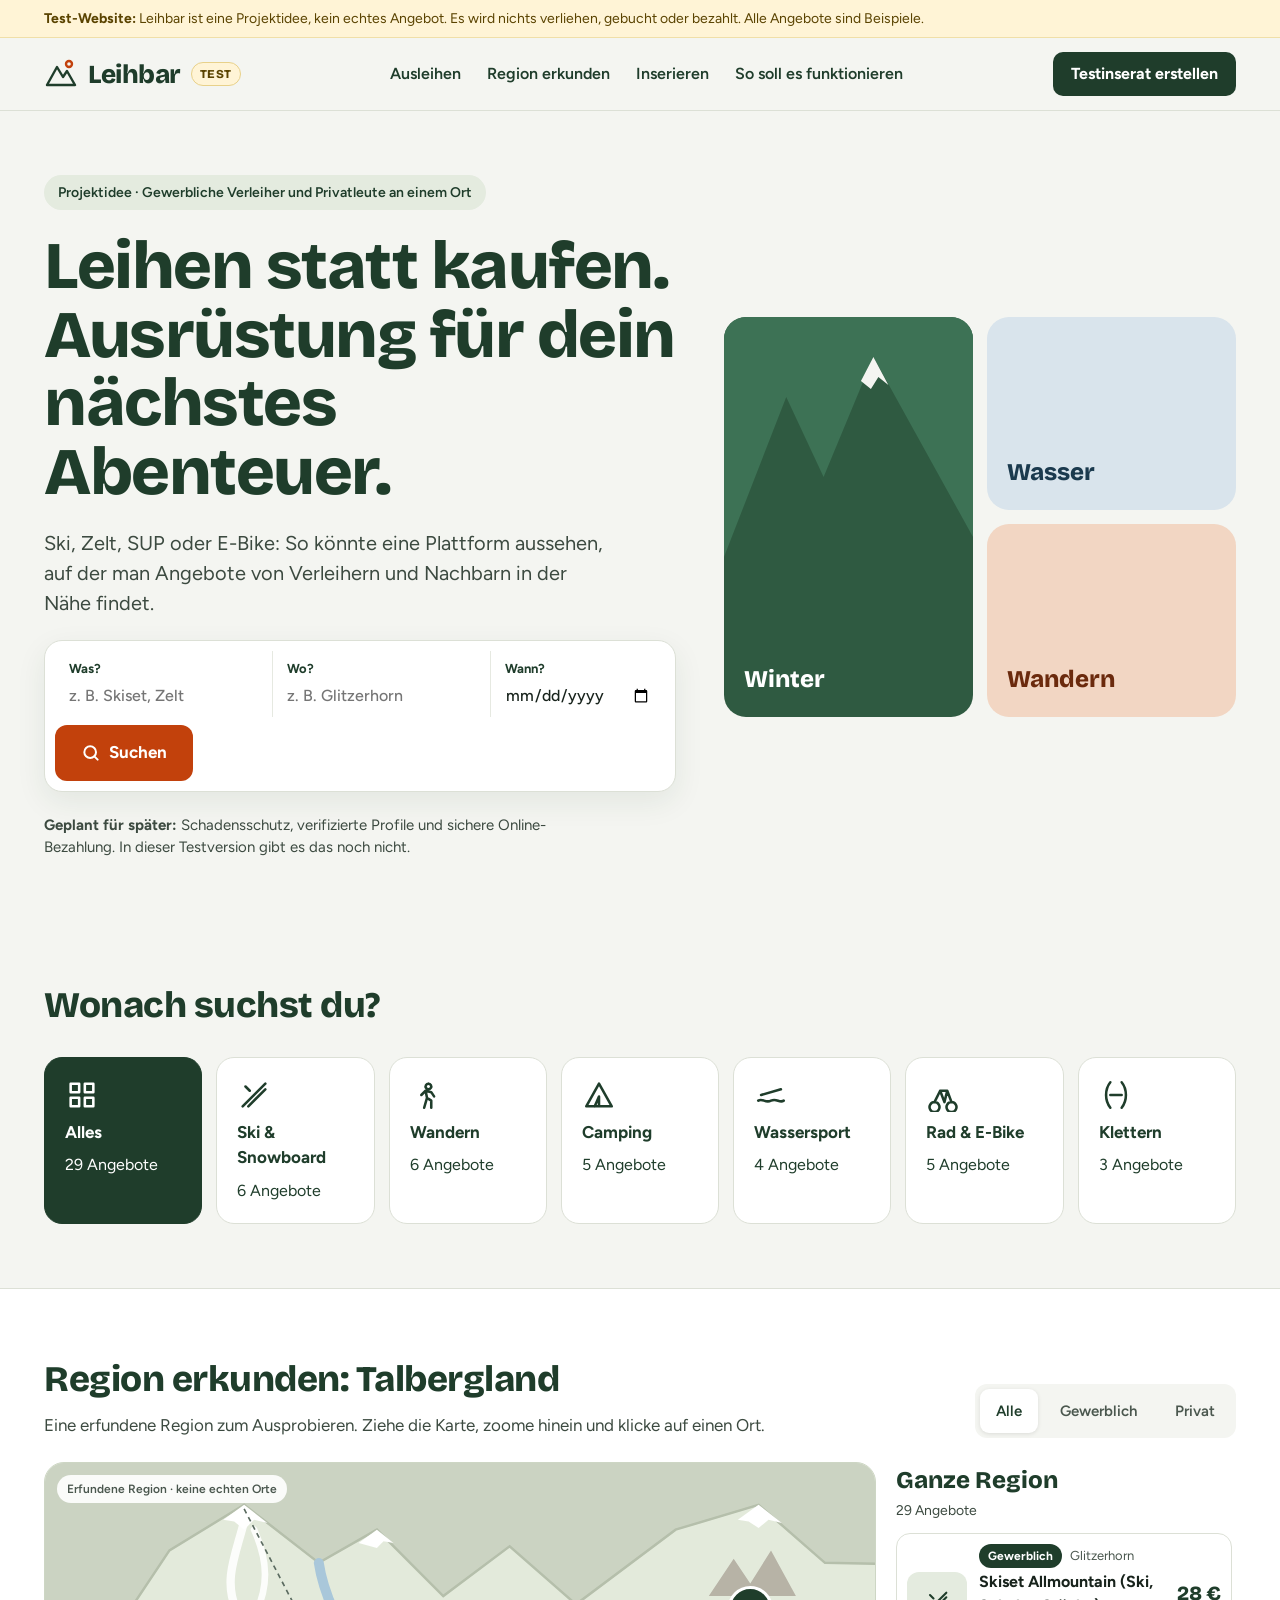
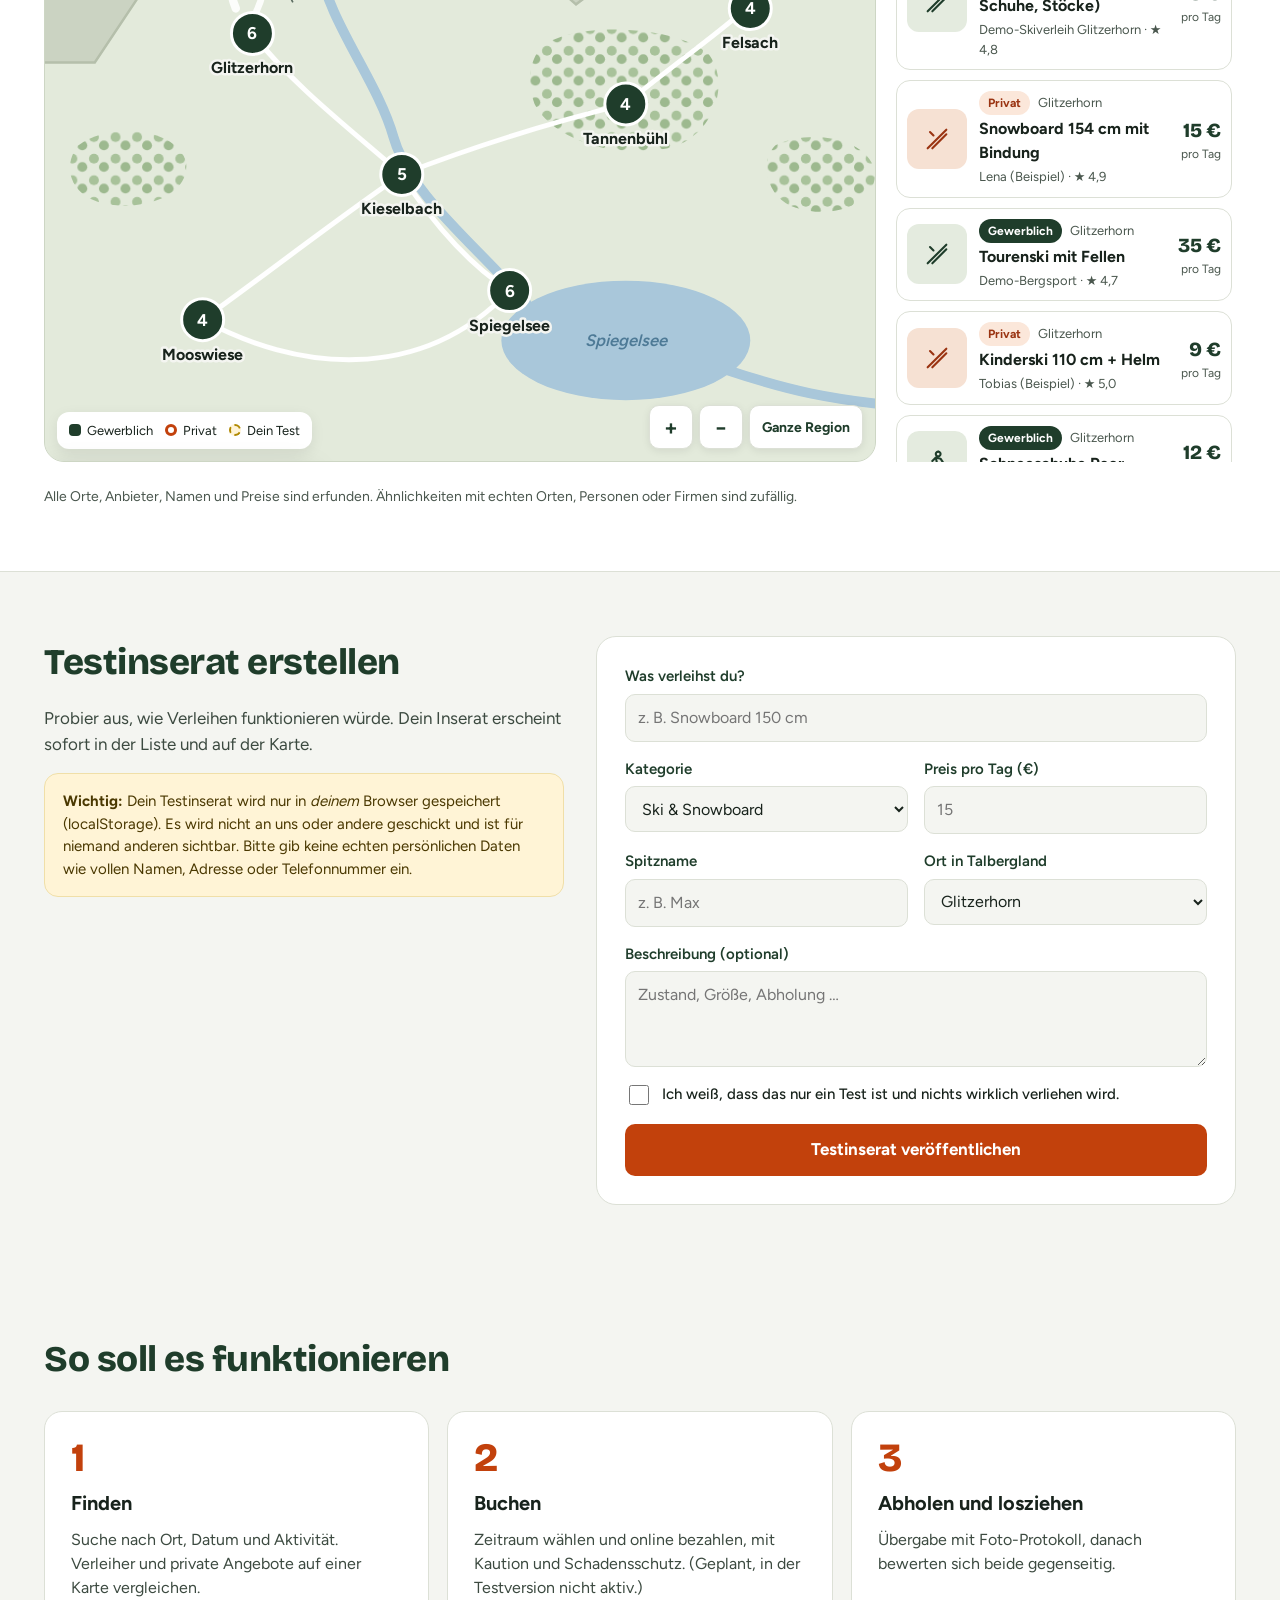
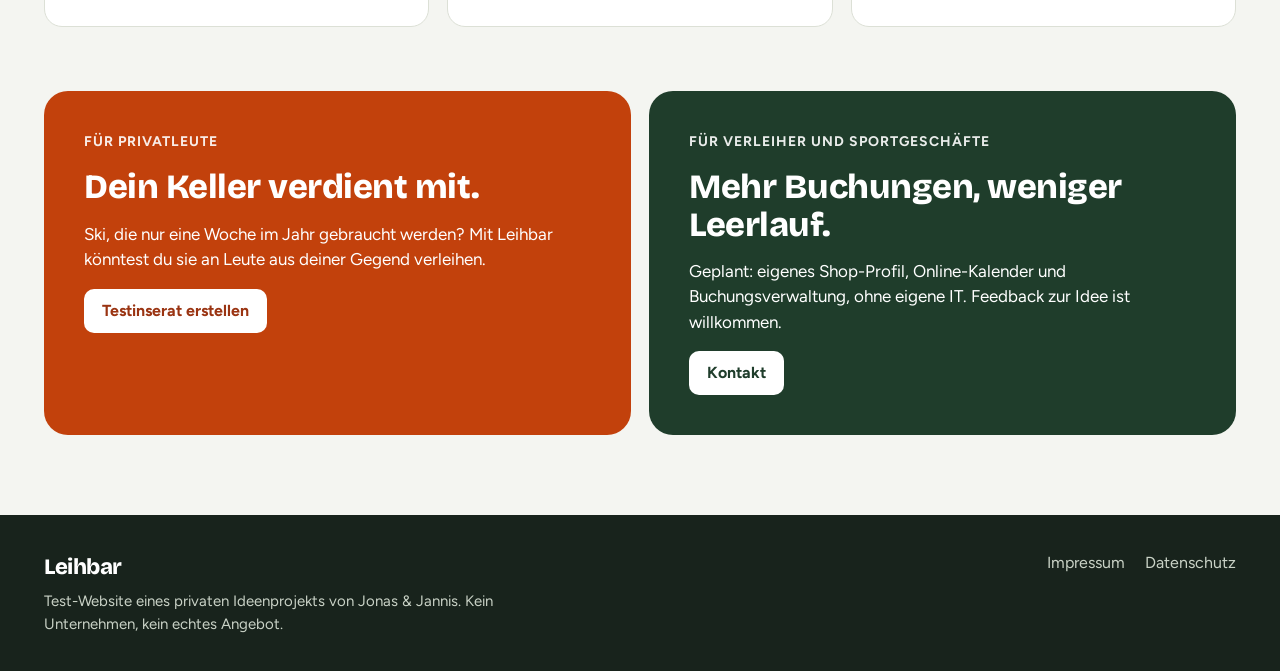
==== commit 043ceb20: "Erfundene Region Talbergland als erkundbare Karte Co-Authored-By: Claude Opus 5.5 <noreply@anthropic" ====
--- a/index.html
+++ b/index.html
@@ -24,7 +24,7 @@
     </a>
     <nav class="mainnav" aria-label="Hauptmenü">
       <a href="#ausleihen">Ausleihen</a>
-      <a href="#karte">Karte</a>
+      <a href="#karte">Region erkunden</a>
       <a href="#inserieren">Inserieren</a>
       <a href="#so">So soll es funktionieren</a>
     </nav>
@@ -41,7 +41,7 @@
 
     <form class="search" id="search">
       <label>Was?<input type="text" id="q" placeholder="z. B. Skiset, Zelt" maxlength="60"></label>
-      <label>Wo?<input type="text" placeholder="Ort oder Skigebiet" maxlength="60"></label>
+      <label>Wo?<input type="text" id="where" placeholder="z. B. Glitzerhorn" maxlength="60" list="townList"><datalist id="townList"></datalist></label>
       <label>Wann?<input type="date"></label>
       <button type="submit">
         <svg width="20" height="20" viewBox="0 0 24 24" fill="none" stroke="currentColor" stroke-width="2.4" stroke-linecap="round" aria-hidden="true"><circle cx="11" cy="11" r="7"/><path d="M20 20 L16 16"/></svg>
@@ -71,32 +71,80 @@
   <div class="wrap section">
     <div class="section-head">
       <div>
-        <h2>Angebote in deiner Nähe</h2>
-        <p class="muted" id="resultLine"></p>
+        <h2>Region erkunden: Talbergland</h2>
+        <p class="muted">Eine erfundene Region zum Ausprobieren. Ziehe die Karte, zoome hinein und klicke auf einen Ort.</p>
       </div>
       <div class="seg" id="filters" role="group" aria-label="Anbieter filtern"></div>
     </div>
-    <div class="results">
-      <div class="list" id="list"></div>
-      <div class="map">
-        <svg class="map-bg" viewBox="0 0 600 460" preserveAspectRatio="xMidYMid slice" aria-hidden="true">
-          <path d="M0 300 C120 260 200 340 320 300 C430 262 500 330 600 300 L600 460 L0 460 Z" fill="#D2DECA"/>
-          <path d="M380 0 C360 80 420 140 400 220 C385 280 430 330 470 460" stroke="#A9C7DA" stroke-width="18" fill="none"/>
-          <path d="M0 180 L600 150" stroke="#FFFFFF" stroke-width="6"/>
-          <path d="M140 0 L190 460" stroke="#FFFFFF" stroke-width="5"/>
-          <path d="M0 380 L600 410" stroke="#FFFFFF" stroke-width="4"/>
-          <ellipse cx="520" cy="80" rx="70" ry="44" fill="#C9D9C0"/>
+
+    <div class="explore">
+      <div class="map" id="map">
+        <svg id="mapSvg" viewBox="0 0 1000 700" role="application" aria-label="Interaktive Karte der erfundenen Region Talbergland">
+          <defs>
+            <pattern id="trees" width="26" height="26" patternUnits="userSpaceOnUse">
+              <circle cx="7" cy="8" r="6" fill="#A8C29A"/><circle cx="19" cy="18" r="6" fill="#9DB98F"/>
+            </pattern>
+          </defs>
+          <rect x="-500" y="-500" width="2000" height="1700" fill="#E3EADB"/>
+          <!-- Berge im Norden -->
+          <path d="M-500 230 L60 230 L150 95 L240 40 L330 110 L400 70 L480 150 L560 90 L640 160 L760 70 L860 40 L940 110 L1500 120 L1500 -500 L-500 -500 Z" fill="#CBD3C2"/>
+          <path d="M-500 230 L60 230 L150 95 L240 40 L330 110 L400 70 L480 150 L560 90 L640 160 L760 70 L860 40 L940 110 L1500 120" fill="none" stroke="#B5BFAB" stroke-width="3"/>
+          <path d="M215 58 L240 40 L268 62 L252 58 L240 70 L228 60 Z" fill="#FFFFFF"/>
+          <path d="M835 58 L860 40 L888 62 L872 58 L860 68 L848 60 Z" fill="#FFFFFF"/>
+          <path d="M378 86 L400 70 L420 86 L408 84 L400 92 Z" fill="#FFFFFF"/>
+          <!-- Skipisten -->
+          <path d="M240 60 C230 100 215 130 230 165" stroke="#FFFFFF" stroke-width="10" fill="none" stroke-linecap="round" opacity=".9"/>
+          <path d="M252 70 C270 110 268 140 255 168" stroke="#FFFFFF" stroke-width="8" fill="none" stroke-linecap="round" opacity=".9"/>
+          <path d="M240 45 L300 160" stroke="#5B6B60" stroke-width="2" stroke-dasharray="6 5"/>
+          <!-- Felsen -->
+          <path d="M800 150 L830 105 L850 135 L875 95 L905 150 Z" fill="#B7B3A6"/>
+          <!-- Wälder -->
+          <path d="M600 210 C640 180 760 185 800 220 C830 260 800 330 740 335 C680 345 610 320 590 280 C580 250 585 225 600 210 Z" fill="url(#trees)"/>
+          <path d="M40 330 C80 300 160 310 170 350 C175 390 120 410 70 400 C30 390 20 355 40 330 Z" fill="url(#trees)"/>
+          <path d="M880 330 C920 310 990 320 1000 360 C1005 400 950 420 905 405 C870 395 860 350 880 330 Z" fill="url(#trees)"/>
+          <!-- Fluss und See -->
+          <path d="M330 110 C340 180 400 250 420 320 C440 390 520 450 580 520" stroke="#A9C7DA" stroke-width="12" fill="none" stroke-linecap="round"/>
+          <path d="M820 600 C880 620 940 640 1100 650" stroke="#A9C7DA" stroke-width="12" fill="none" stroke-linecap="round"/>
+          <ellipse cx="700" cy="565" rx="150" ry="72" fill="#A9C7DA"/>
+          <text x="700" y="572" class="water-label">Spiegelsee</text>
+          <!-- Straßen -->
+          <g stroke="#FFFFFF" stroke-width="6" fill="none" stroke-linecap="round">
+            <path d="M250 195 C300 260 380 320 430 365"/>
+            <path d="M430 365 C520 330 620 300 700 280"/>
+            <path d="M700 280 C760 230 820 190 850 160"/>
+            <path d="M430 365 C470 430 520 480 560 505"/>
+            <path d="M430 365 C350 420 260 490 190 540"/>
+            <path d="M190 540 C300 600 450 620 560 505"/>
+          </g>
+          <g id="layerItems"></g>
+          <g id="layerTowns"></g>
         </svg>
-        <div id="pins"></div>
-        <span class="map-note">Beispielkarte, keine echten Orte</span>
+        <span class="map-note">Erfundene Region · keine echten Orte</span>
+        <div class="map-ctrl">
+          <button type="button" id="zoomIn" aria-label="Hineinzoomen">+</button>
+          <button type="button" id="zoomOut" aria-label="Herauszoomen">−</button>
+          <button type="button" id="zoomAll" class="wide">Ganze Region</button>
+        </div>
         <div class="legend">
           <span><i class="sw sw-biz"></i>Gewerblich</span>
           <span><i class="sw sw-priv"></i>Privat</span>
           <span><i class="sw sw-mine"></i>Dein Test</span>
         </div>
-      </div>
-    </div>
-    <p class="note">Alle Anbieter, Namen und Preise sind erfunden. Ähnlichkeiten mit echten Personen oder Firmen sind zufällig.</p>
+        <div class="popup" id="popup" hidden></div>
+      </div>
+
+      <aside class="panel" aria-label="Angebote">
+        <div class="panel-head">
+          <div>
+            <h3 id="panelTitle">Ganze Region</h3>
+            <p class="muted small" id="resultLine"></p>
+          </div>
+          <button type="button" class="chip-x" id="clearTown" hidden>Alle Orte</button>
+        </div>
+        <div class="list" id="list"></div>
+      </aside>
+    </div>
+    <p class="note">Alle Orte, Anbieter, Namen und Preise sind erfunden. Ähnlichkeiten mit echten Orten, Personen oder Firmen sind zufällig.</p>
   </div>
 </section>
 
@@ -127,8 +175,8 @@
         <label>Spitzname
           <input name="owner" type="text" required maxlength="30" placeholder="z. B. Max">
         </label>
-        <label>Ort (nur grob)
-          <input name="place" type="text" maxlength="40" placeholder="z. B. Innsbruck">
+        <label>Ort in Talbergland
+          <select name="town" id="townSelect" required></select>
         </label>
       </div>
       <label>Beschreibung (optional)
--- a/style.css
+++ b/style.css
@@ -90,7 +90,7 @@
 .band { background: #fff; border-top: 1px solid var(--line); border-bottom: 1px solid var(--line); }
 
 /* Categories */
-.cats { display: grid; grid-template-columns: repeat(auto-fit, minmax(160px, 1fr)); gap: 14px; }
+.cats { display: grid; grid-template-columns: repeat(auto-fit, minmax(140px, 1fr)); gap: 14px; }
 .cat { display: flex; flex-direction: column; align-items: flex-start; gap: 8px; padding: 20px; min-height: 130px; border-radius: 18px; cursor: pointer; font: inherit; text-align: left; background: #fff; color: var(--green); border: 1px solid var(--line); transition: transform .15s ease; }
 .cat:hover { transform: translateY(-2px); }
 .cat[aria-pressed="true"] { background: var(--green); color: #fff; border-color: var(--green); }
@@ -102,46 +102,87 @@
 .seg button { border: none; font: inherit; font-weight: 600; font-size: 15px; padding: 0 16px; min-height: 44px; border-radius: 9px; cursor: pointer; background: transparent; color: var(--muted); }
 .seg button[aria-pressed="true"] { background: #fff; color: var(--green); box-shadow: 0 1px 4px rgba(0,0,0,0.1); }
 
-/* Results */
-.results { display: flex; flex-wrap: wrap; gap: 20px; }
-.list { flex: 1 1 380px; min-width: 0; display: flex; flex-direction: column; gap: 12px; }
-.item { display: flex; gap: 14px; padding: 12px; border: 1px solid var(--line); border-radius: 16px; background: #fff; align-items: center; text-decoration: none; color: var(--ink); }
-.item:hover, .item.hl { border-color: var(--green); color: var(--ink); }
-.thumb { width: 72px; height: 72px; flex: 0 0 72px; border-radius: 12px; display: flex; align-items: center; justify-content: center; }
-.thumb svg { width: 30px; height: 30px; fill: none; stroke: currentColor; stroke-width: 1.8; stroke-linecap: round; stroke-linejoin: round; }
+/* Region erkunden */
+.explore { display: flex; flex-wrap: wrap; gap: 20px; align-items: stretch; }
+.map { flex: 999 1 560px; min-width: 0; height: 600px; border-radius: 20px; background: #E3EADB; position: relative; overflow: hidden; border: 1px solid #CDD6C4; }
+#mapSvg { width: 100%; height: 100%; display: block; cursor: grab; touch-action: none; user-select: none; -webkit-user-select: none; }
+#mapSvg.dragging { cursor: grabbing; }
+.water-label { font: italic 600 20px var(--body); fill: #4E7A96; text-anchor: middle; pointer-events: none; }
+.town { cursor: pointer; outline: none; }
+.town .cluster { fill: var(--green); stroke: #fff; stroke-width: 3; transition: fill .15s; }
+.town:hover .cluster, .town:focus-visible .cluster { fill: var(--accent); }
+.town.empty .cluster { fill: #8A968D; }
+.cluster-num { font: 800 17px var(--body); fill: #fff; text-anchor: middle; pointer-events: none; }
+.town .dot { fill: #fff; stroke: var(--green); stroke-width: 3; }
+.town.active .dot { fill: var(--accent); stroke: #fff; }
+.town-label { font: 700 16px var(--body); fill: var(--ink); text-anchor: middle; paint-order: stroke; stroke: #F4F5F1; stroke-width: 5px; stroke-linejoin: round; pointer-events: none; }
+.town:focus-visible .town-label { fill: var(--accent); }
+.mpin { cursor: pointer; outline: none; }
+.mpin .tether { stroke: rgba(31,61,43,.35); stroke-width: 1.5; stroke-dasharray: 3 3; }
+.mpin rect { stroke-width: 3; filter: drop-shadow(0 3px 5px rgba(0,0,0,.18)); transition: transform .12s; }
+.mpin text { font: 700 14px var(--body); text-anchor: middle; pointer-events: none; }
+.mpin.biz rect { fill: var(--green); stroke: var(--green); }
+.mpin.biz text { fill: #fff; }
+.mpin.priv rect { fill: #fff; stroke: var(--accent); }
+.mpin.priv text { fill: var(--accent-dark); }
+.mpin.mine rect { fill: #FFF4D6; stroke: #B08800; stroke-dasharray: 5 3; }
+.mpin.mine text { fill: #5A4300; }
+.mpin:hover rect, .mpin:focus-visible rect, .mpin.sel rect { transform: scale(1.15); }
+.mpin.sel rect { stroke: var(--accent); stroke-width: 4; }
+.mpin.biz.sel rect { fill: var(--accent); stroke: var(--accent); }
+
+.map-ctrl { position: absolute; right: 12px; bottom: 12px; display: flex; gap: 6px; }
+.map-ctrl button { min-width: 44px; min-height: 44px; border: 1px solid var(--line); background: #fff; color: var(--green); border-radius: 10px; font: 700 22px var(--body); cursor: pointer; box-shadow: 0 2px 8px rgba(0,0,0,.08); }
+.map-ctrl button.wide { font-size: 14px; padding: 0 12px; }
+.map-ctrl button:hover { background: var(--bg); }
+.map-note { position: absolute; left: 12px; top: 12px; background: rgba(255,255,255,.9); font-size: 12px; font-weight: 600; padding: 5px 10px; border-radius: 999px; color: var(--muted); pointer-events: none; }
+.legend { position: absolute; left: 12px; bottom: 12px; background: #fff; border-radius: 12px; padding: 9px 12px; font-size: 13px; display: flex; flex-wrap: wrap; gap: 12px; box-shadow: 0 4px 14px rgba(0,0,0,0.08); }
+.legend span { display: flex; align-items: center; gap: 6px; }
+.sw { width: 12px; height: 12px; display: inline-block; }
+.sw-biz { background: var(--green); border-radius: 4px; }
+.sw-priv { background: #fff; border: 3px solid var(--accent); border-radius: 999px; }
+.sw-mine { background: #FFF4D6; border: 2px dashed #B08800; border-radius: 999px; }
+
+.popup { position: absolute; width: 270px; background: #fff; border-radius: 16px; padding: 16px; box-shadow: 0 12px 32px rgba(0,0,0,.18); display: flex; flex-direction: column; gap: 6px; z-index: 3; }
+.popup h4 { margin: 4px 0 0; font-size: 17px; line-height: 1.25; padding-right: 22px; }
+.popup p { margin: 0; font-size: 14px; color: var(--text-2); }
+.popup .pop-sub { color: var(--muted); font-size: 13px; }
+.popup .badge { align-self: flex-start; }
+.popup.biz .badge { background: var(--green); color: #fff; }
+.popup.priv .badge { background: var(--soft-orange); color: var(--accent-dark); }
+.popup.mine .badge { background: #FFF4D6; color: #5A4300; border: 1px solid #E8D18A; }
+.popup-x { position: absolute; right: 6px; top: 6px; width: 36px; height: 36px; border: none; background: none; font-size: 24px; line-height: 1; color: var(--muted); cursor: pointer; border-radius: 8px; }
+.popup-x:hover { background: var(--bg); }
+.pop-foot { display: flex; align-items: center; justify-content: space-between; gap: 10px; margin-top: 6px; }
+.pop-foot b { font-family: var(--display); font-size: 22px; color: var(--green); }
+.pop-foot small { font-family: var(--body); font-size: 13px; font-weight: 500; color: var(--muted); }
+.pop-foot .btn { min-height: 42px; padding: 0 16px; }
+
+.panel { flex: 1 1 340px; min-width: 0; height: 600px; display: flex; flex-direction: column; gap: 12px; }
+.panel-head { display: flex; justify-content: space-between; align-items: flex-start; gap: 10px; }
+.panel-head h3 { font-family: var(--display); font-size: 24px; color: var(--green); }
+.small { font-size: 14px !important; margin-top: 2px !important; }
+.chip-x { flex: 0 0 auto; font: inherit; font-weight: 600; font-size: 14px; border: 1px solid var(--line); background: var(--bg); color: var(--green); border-radius: 999px; min-height: 40px; padding: 0 14px; cursor: pointer; }
+.list { flex: 1; overflow-y: auto; display: flex; flex-direction: column; gap: 10px; padding-right: 4px; }
+.item { width: 100%; font: inherit; text-align: left; display: flex; gap: 12px; padding: 10px; border: 1px solid var(--line); border-radius: 14px; background: #fff; align-items: center; color: var(--ink); cursor: pointer; }
+.item:hover, .item.hl { border-color: var(--green); box-shadow: 0 0 0 1px var(--green); }
+.thumb { width: 60px; height: 60px; flex: 0 0 60px; border-radius: 12px; display: flex; align-items: center; justify-content: center; }
+.thumb svg { width: 28px; height: 28px; fill: none; stroke: currentColor; stroke-width: 1.8; stroke-linecap: round; stroke-linejoin: round; }
 .biz .thumb { background: var(--soft-green); color: var(--green); }
 .priv .thumb { background: #F6E1D3; color: var(--accent-dark); }
-.info { flex: 1; min-width: 0; display: flex; flex-direction: column; gap: 3px; }
+.mine .thumb { background: #FFF4D6; color: #5A4300; }
+.info { flex: 1; min-width: 0; display: flex; flex-direction: column; gap: 2px; }
 .meta { display: flex; gap: 8px; align-items: center; flex-wrap: wrap; font-size: 13px; color: var(--muted); }
 .badge { font-size: 12px; font-weight: 700; padding: 3px 9px; border-radius: 999px; }
 .biz .badge { background: var(--green); color: #fff; }
 .priv .badge { background: var(--soft-orange); color: var(--accent-dark); }
-.title { font-weight: 700; font-size: 17px; }
-.owner { font-size: 14px; color: var(--muted); }
-.price { text-align: right; display: flex; flex-direction: column; font-size: 13px; color: var(--muted); }
-.price b { font-family: var(--display); font-weight: 800; font-size: 22px; color: var(--green); }
-.empty { padding: 24px; border: 1px dashed var(--line); border-radius: 16px; color: var(--muted); }
-
-.map { flex: 1 1 460px; min-width: 0; min-height: 460px; border-radius: 20px; background: #E3EADB; position: relative; overflow: hidden; border: 1px solid #CDD6C4; }
-.map-bg { position: absolute; inset: 0; width: 100%; height: 100%; }
-.pin { position: absolute; transform: translate(-50%, -50%); text-decoration: none; font-weight: 700; font-size: 14px; padding: 7px 11px; box-shadow: 0 4px 12px rgba(0,0,0,0.15); transition: transform .15s ease; }
-.pin:hover, .pin.hl { transform: translate(-50%, -50%) scale(1.12); z-index: 2; }
-.pin.biz { background: var(--green); color: #fff; border-radius: 8px; }
-.pin.priv { background: #fff; color: var(--accent-dark); border: 3px solid var(--accent); border-radius: 999px; }
-.legend { position: absolute; left: 16px; bottom: 16px; background: #fff; border-radius: 12px; padding: 10px 14px; font-size: 13px; display: flex; gap: 14px; box-shadow: 0 4px 14px rgba(0,0,0,0.08); }
-.legend span { display: flex; align-items: center; gap: 6px; }
-.sw { width: 12px; height: 12px; display: inline-block; }
-.sw-biz { background: var(--green); border-radius: 4px; }
-.sw-priv { background: #fff; border: 3px solid var(--accent); border-radius: 999px; }
+.mine .badge { background: #FFF4D6; color: #5A4300; border: 1px solid #E8D18A; }
+.title { font-weight: 700; font-size: 16px; }
+.owner { font-size: 13px; color: var(--muted); }
+.price { text-align: right; display: flex; flex-direction: column; font-size: 12px; color: var(--muted); }
+.price b { font-family: var(--display); font-weight: 800; font-size: 20px; color: var(--green); }
+.empty { padding: 20px; border: 1px dashed var(--line); border-radius: 14px; color: var(--muted); }
 .note { font-size: 14px; color: var(--muted); }
-
-.item { cursor: default; }
-.mine .thumb { background: #FFF4D6; color: #5A4300; }
-.mine .badge { background: #FFF4D6; color: #5A4300; border: 1px solid #E8D18A; }
-.pin.mine { background: #FFF4D6; color: #5A4300; border: 3px dashed #B08800; border-radius: 999px; }
-.sw-mine { background: #FFF4D6; border: 2px dashed #B08800; border-radius: 999px; }
-.map-note { position: absolute; right: 12px; top: 12px; background: rgba(255,255,255,.85); font-size: 12px; padding: 4px 10px; border-radius: 999px; color: var(--muted); }
-.desc { font-size: 14px; color: var(--text-2); }
 
 /* Inserieren */
 .insert { display: flex; flex-wrap: wrap; gap: 32px; align-items: flex-start; }
@@ -157,7 +198,7 @@
 .form .row { display: flex; flex-wrap: wrap; gap: 16px; }
 .form .check { flex-direction: row; align-items: flex-start; gap: 10px; font-weight: 500; color: var(--ink); }
 .form .check input { width: 20px; height: 20px; margin-top: 2px; flex: 0 0 auto; accent-color: var(--green); }
-.form-error { color: #B42318; font-weight: 600; min-height: 1px; }
+.form-error { color: #B42318; font-weight: 600; }
 .form-error:empty { display: none; }
 .form .btn { min-height: 52px; font-size: 17px; }
 .mine-list { display: flex; flex-direction: column; gap: 8px; }
@@ -165,7 +206,7 @@
 .mine-row { display: flex; align-items: center; justify-content: space-between; gap: 12px; background: #fff; border: 1px solid var(--line); border-radius: 12px; padding: 10px 14px; }
 .mine-row button { font: inherit; font-weight: 600; color: #B42318; background: none; border: 1px solid #F1C4BE; border-radius: 8px; min-height: 40px; padding: 0 12px; cursor: pointer; }
 .mine-row button:hover { background: #FDECEA; }
-.toast { position: fixed; left: 50%; bottom: 24px; transform: translate(-50%, 20px); background: var(--ink); color: #fff; padding: 12px 18px; border-radius: 12px; font-weight: 600; opacity: 0; pointer-events: none; transition: all .2s ease; max-width: calc(100% - 32px); }
+.toast { position: fixed; left: 50%; bottom: 24px; transform: translate(-50%, 20px); background: var(--ink); color: #fff; padding: 12px 18px; border-radius: 12px; font-weight: 600; opacity: 0; pointer-events: none; transition: all .2s ease; max-width: calc(100% - 32px); z-index: 20; }
 .toast.show { opacity: 1; transform: translate(-50%, 0); }
 
 /* Steps */
@@ -201,7 +242,10 @@
   .search button { flex: 1 1 100%; justify-content: center; }
   .tile-big { min-height: 260px; }
   .tile { min-height: 123px; }
-  .map { min-height: 360px; }
+  .map { height: 460px; }
+  .panel { height: auto; max-height: 520px; }
+  .legend { right: 12px; bottom: 64px; }
+  .popup { width: calc(100% - 16px); }
   .cta { padding: 28px; }
   .form { padding: 20px; }
   .topbar .btn-dark { display: none; }
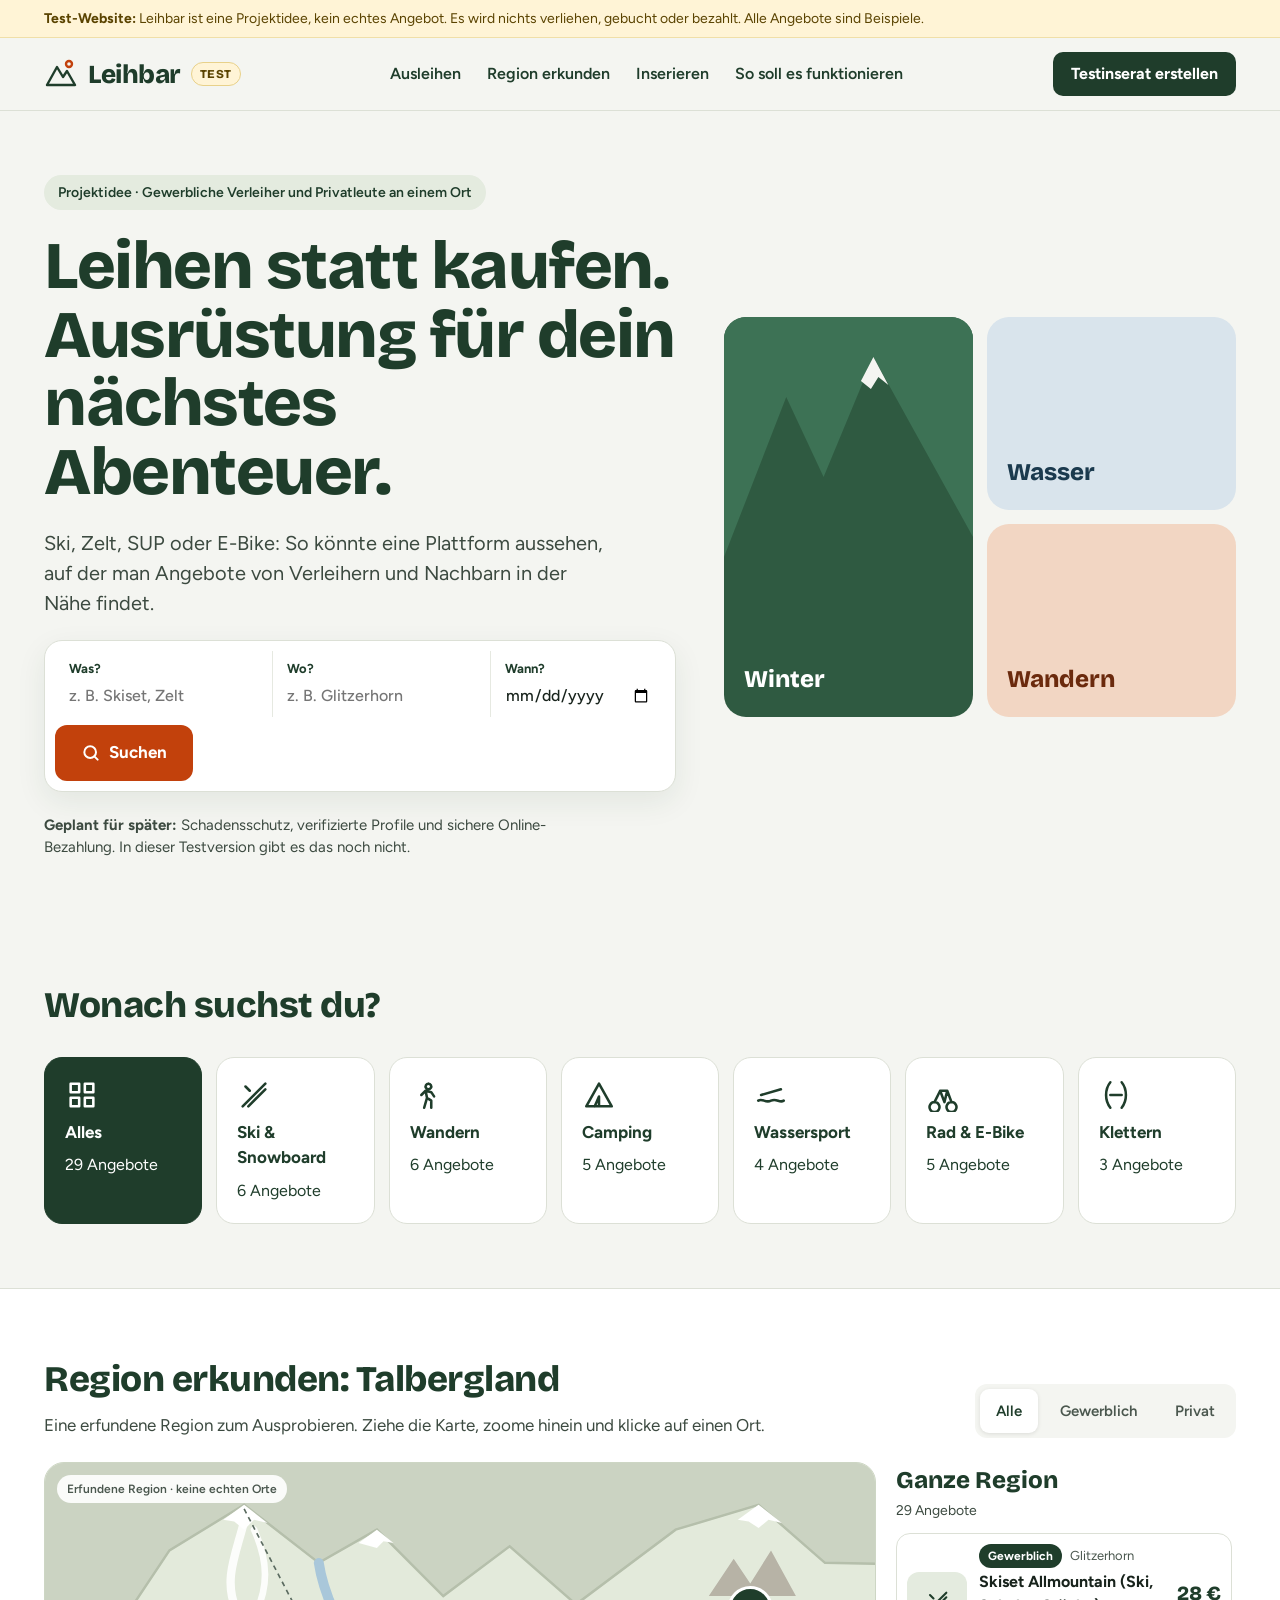
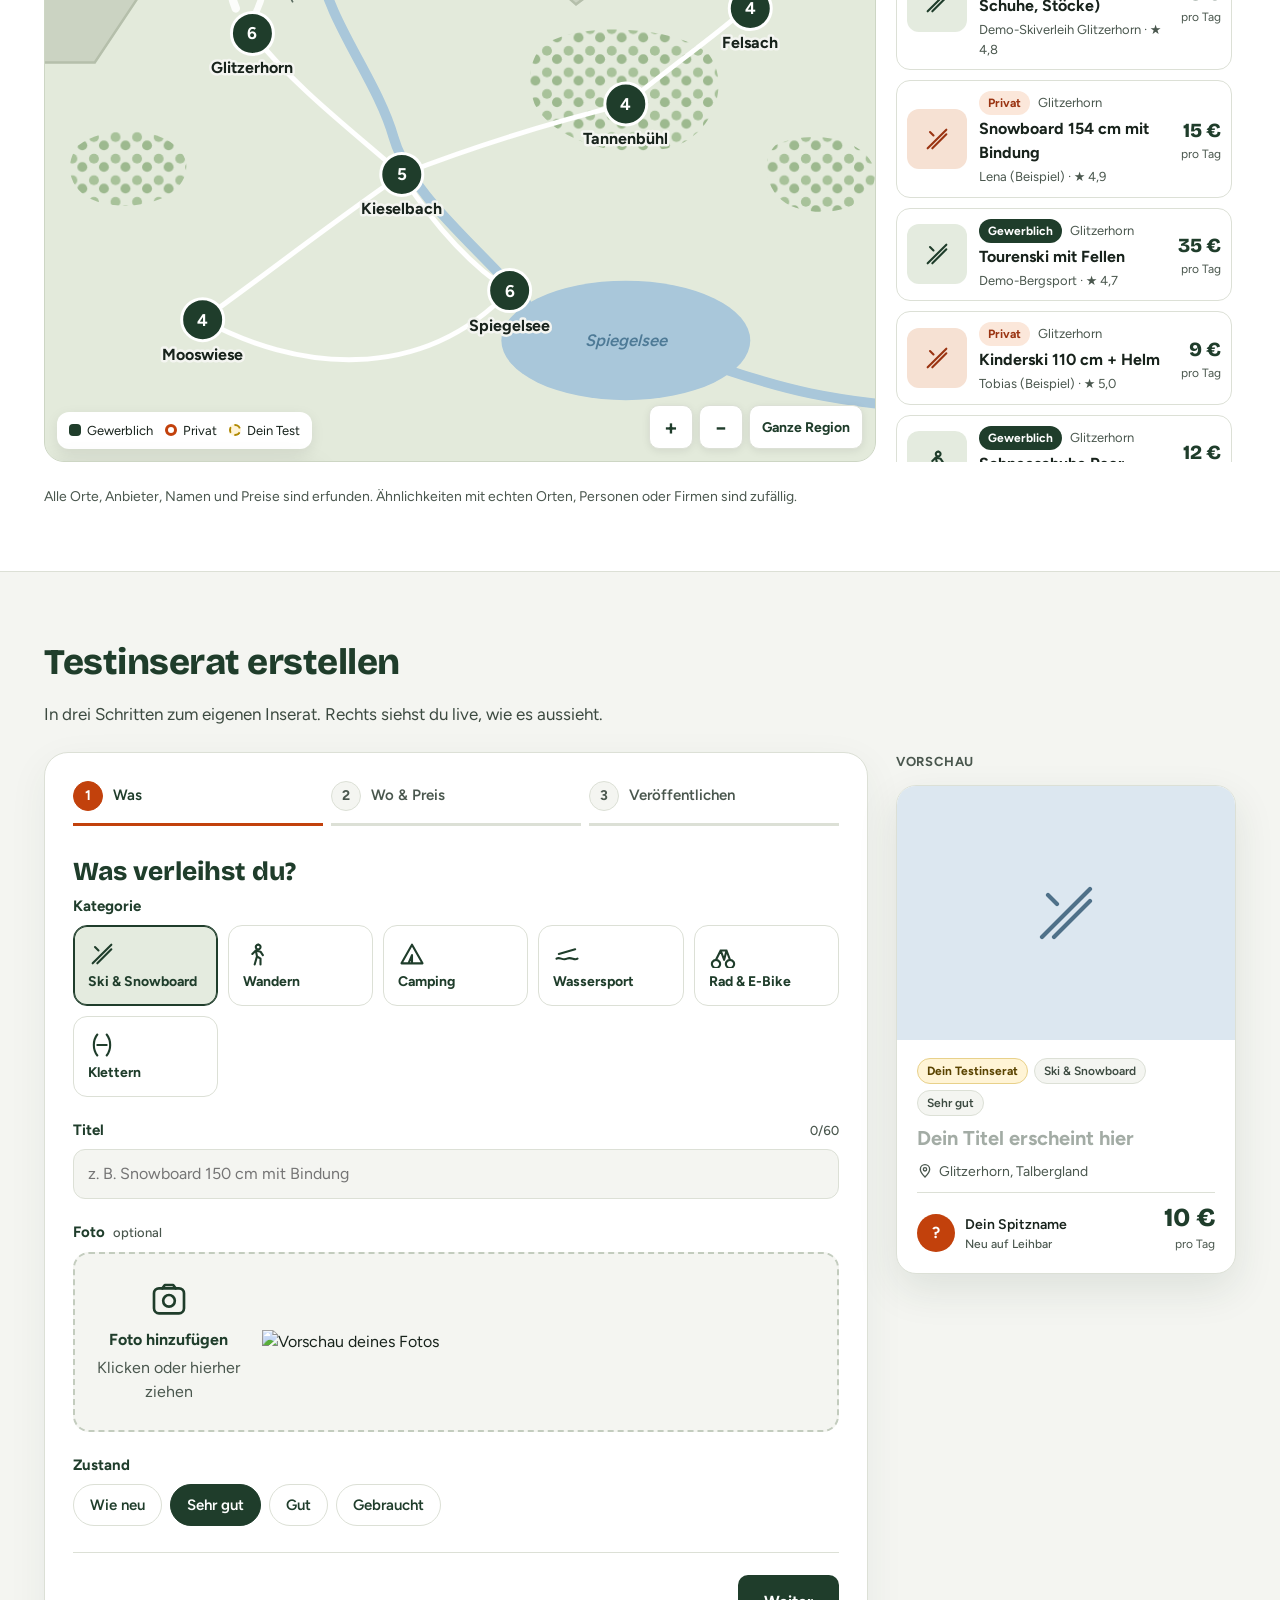
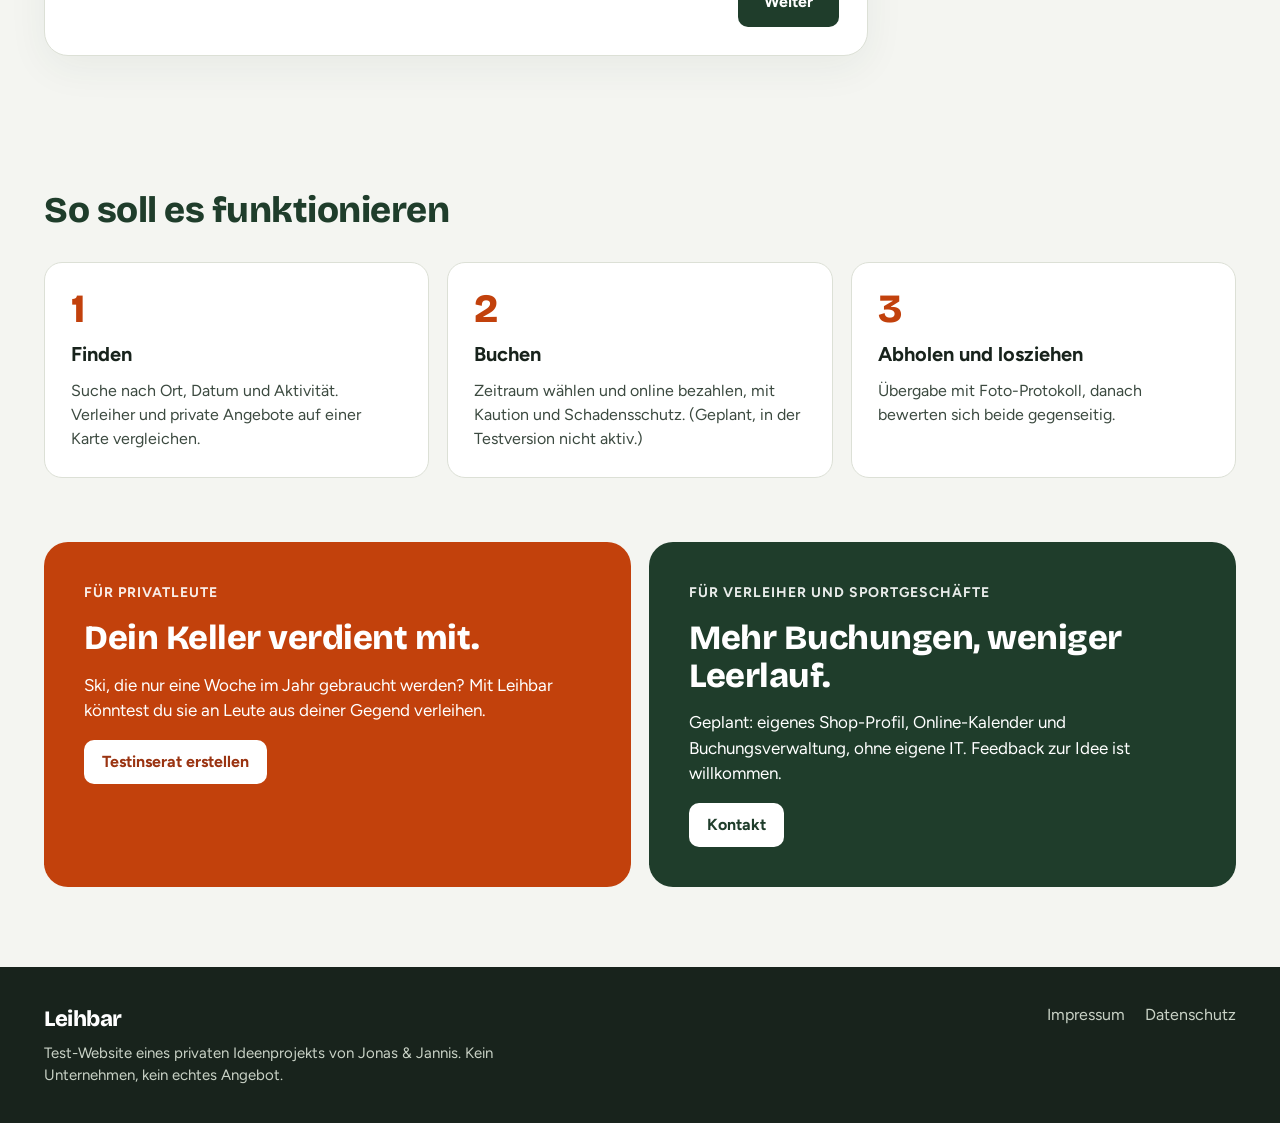
==== commit f8f21e39: "Testinserat neu: 3-Schritte-Assistent mit Live-Vorschau und Foto Co-Authored-By: Claude Opus 5.5 <no" ====
--- a/index.html
+++ b/index.html
@@ -149,46 +149,117 @@
 </section>
 
 <section id="inserieren" class="wrap section">
-  <div class="insert">
-    <div class="insert-intro">
-      <h2>Testinserat erstellen</h2>
-      <p>Probier aus, wie Verleihen funktionieren würde. Dein Inserat erscheint sofort in der Liste und auf der Karte.</p>
-      <div class="infobox">
-        <b>Wichtig:</b> Dein Testinserat wird nur in <i>deinem</i> Browser gespeichert (localStorage). Es wird nicht an uns oder andere geschickt und ist für niemand anderen sichtbar. Bitte gib keine echten persönlichen Daten wie vollen Namen, Adresse oder Telefonnummer ein.
+  <div class="ins-head">
+    <h2>Testinserat erstellen</h2>
+    <p class="muted">In drei Schritten zum eigenen Inserat. Rechts siehst du live, wie es aussieht.</p>
+  </div>
+
+  <div class="wizard">
+    <div class="wiz-main">
+      <ol class="stepnav" id="stepNav">
+        <li><button type="button" data-go="1"><span>1</span>Was</button></li>
+        <li><button type="button" data-go="2"><span>2</span>Wo &amp; Preis</button></li>
+        <li><button type="button" data-go="3"><span>3</span>Veröffentlichen</button></li>
+      </ol>
+
+      <form id="insertForm" novalidate>
+        <fieldset class="step" data-step="1">
+          <legend>Was verleihst du?</legend>
+          <div class="field">
+            <span class="field-label">Kategorie</span>
+            <div class="pick pick-cats" id="catPick" role="radiogroup" aria-label="Kategorie"></div>
+          </div>
+          <label class="field">
+            <span class="field-label">Titel <span class="count" id="titleCount">0/60</span></span>
+            <input name="title" type="text" maxlength="60" placeholder="z. B. Snowboard 150 cm mit Bindung" autocomplete="off">
+          </label>
+          <div class="field">
+            <span class="field-label">Foto <span class="opt">optional</span></span>
+            <label class="drop" id="drop">
+              <input type="file" accept="image/*" id="photoInput" class="sr-only">
+              <span class="drop-empty" id="dropEmpty">
+                <svg viewBox="0 0 24 24" aria-hidden="true"><rect x="3" y="5" width="18" height="15" rx="3"/><circle cx="12" cy="12.5" r="3.5"/><path d="M8 5 L9.5 3 H14.5 L16 5"/></svg>
+                <b>Foto hinzufügen</b>
+                <span>Klicken oder hierher ziehen</span>
+              </span>
+              <img id="photoPrev" alt="Vorschau deines Fotos" hidden>
+            </label>
+            <button type="button" class="linkish" id="photoRemove" hidden>Foto entfernen</button>
+          </div>
+          <div class="field">
+            <span class="field-label">Zustand</span>
+            <div class="pick pick-chips" id="condPick" role="radiogroup" aria-label="Zustand"></div>
+          </div>
+        </fieldset>
+
+        <fieldset class="step" data-step="2" hidden>
+          <legend>Wo und zu welchem Preis?</legend>
+          <div class="field">
+            <span class="field-label">Ort in Talbergland</span>
+            <div class="pick pick-towns" id="townPick" role="radiogroup" aria-label="Ort"></div>
+          </div>
+          <div class="row">
+            <div class="field">
+              <span class="field-label">Preis pro Tag</span>
+              <div class="stepper">
+                <button type="button" id="priceDown" aria-label="Preis verringern">−</button>
+                <input name="price" type="number" min="1" max="500" step="1" value="10" inputmode="numeric" aria-label="Preis pro Tag in Euro">
+                <span class="unit">€</span>
+                <button type="button" id="priceUp" aria-label="Preis erhöhen">+</button>
+              </div>
+              <span class="hint" id="priceHint"></span>
+            </div>
+            <label class="field">
+              <span class="field-label">Kaution <span class="opt">optional</span></span>
+              <div class="with-unit"><input name="deposit" type="number" min="0" max="2000" step="10" placeholder="0" inputmode="numeric"><span class="unit">€</span></div>
+            </label>
+          </div>
+          <label class="field">
+            <span class="field-label">Beschreibung <span class="opt">optional</span> <span class="count" id="descCount">0/300</span></span>
+            <textarea name="desc" rows="4" maxlength="300" placeholder="Größe, Zustand, was dabei ist, wann man abholen kann …"></textarea>
+          </label>
+        </fieldset>
+
+        <fieldset class="step" data-step="3" hidden>
+          <legend>Fast fertig</legend>
+          <label class="field">
+            <span class="field-label">Dein Spitzname</span>
+            <input name="owner" type="text" maxlength="24" placeholder="z. B. Max" autocomplete="off">
+          </label>
+          <div class="infobox">
+            <b>Nur ein Test:</b> Dein Inserat und Foto werden nur in <i>deinem</i> Browser gespeichert. Nichts wird hochgeladen oder an andere geschickt. Bitte keine echten persönlichen Daten eingeben.
+          </div>
+          <label class="check">
+            <input name="ok" type="checkbox">
+            <span>Ich weiß, dass das nur ein Test ist und nichts wirklich verliehen wird.</span>
+          </label>
+        </fieldset>
+
+        <p class="form-error" id="formError" role="alert"></p>
+
+        <div class="wiz-actions">
+          <button type="button" class="btn btn-ghost" id="back">Zurück</button>
+          <button type="button" class="btn btn-dark" id="next">Weiter</button>
+          <button type="submit" class="btn btn-accent" id="publish" hidden>Testinserat veröffentlichen</button>
+        </div>
+      </form>
+
+      <div class="success" id="success" hidden>
+        <div class="success-icon" aria-hidden="true"><svg viewBox="0 0 24 24"><path d="M5 12.5 L10 17.5 L19 7.5"/></svg></div>
+        <h3>Dein Testinserat ist online!</h3>
+        <p>Es steht jetzt auf der Karte von Talbergland, sichtbar nur in deinem Browser.</p>
+        <div class="success-actions">
+          <button type="button" class="btn btn-accent" id="showOnMap">Auf der Karte ansehen</button>
+          <button type="button" class="btn btn-ghost" id="another">Noch eins erstellen</button>
+        </div>
       </div>
+    </div>
+
+    <aside class="wiz-side">
+      <span class="side-label">Vorschau</span>
+      <div id="preview"></div>
       <div id="mine"></div>
-    </div>
-
-    <form class="form" id="insertForm" novalidate>
-      <label>Was verleihst du?
-        <input name="title" type="text" required maxlength="70" placeholder="z. B. Snowboard 150 cm">
-      </label>
-      <div class="row">
-        <label>Kategorie
-          <select name="cat" id="catSelect" required></select>
-        </label>
-        <label>Preis pro Tag (€)
-          <input name="price" type="number" required min="1" max="500" step="1" placeholder="15">
-        </label>
-      </div>
-      <div class="row">
-        <label>Spitzname
-          <input name="owner" type="text" required maxlength="30" placeholder="z. B. Max">
-        </label>
-        <label>Ort in Talbergland
-          <select name="town" id="townSelect" required></select>
-        </label>
-      </div>
-      <label>Beschreibung (optional)
-        <textarea name="desc" rows="3" maxlength="300" placeholder="Zustand, Größe, Abholung …"></textarea>
-      </label>
-      <label class="check">
-        <input name="ok" type="checkbox" required>
-        <span>Ich weiß, dass das nur ein Test ist und nichts wirklich verliehen wird.</span>
-      </label>
-      <p class="form-error" id="formError" role="alert"></p>
-      <button type="submit" class="btn btn-accent">Testinserat veröffentlichen</button>
-    </form>
+    </aside>
   </div>
 </section>
 
--- a/style.css
+++ b/style.css
@@ -184,28 +184,143 @@
 .empty { padding: 20px; border: 1px dashed var(--line); border-radius: 14px; color: var(--muted); }
 .note { font-size: 14px; color: var(--muted); }
 
-/* Inserieren */
-.insert { display: flex; flex-wrap: wrap; gap: 32px; align-items: flex-start; }
-.insert-intro { flex: 1 1 340px; min-width: 0; display: flex; flex-direction: column; gap: 16px; }
-.insert-intro p { font-size: 17px; color: var(--text-2); }
-.infobox { background: #FFF4D6; border: 1px solid #F0DFA8; color: #4A3800; border-radius: 14px; padding: 16px 18px; font-size: 15px; }
-.form { flex: 1 1 460px; min-width: 0; background: #fff; border: 1px solid var(--line); border-radius: 20px; padding: 28px; display: flex; flex-direction: column; gap: 16px; }
-.form label { display: flex; flex-direction: column; gap: 6px; font-weight: 600; font-size: 15px; color: var(--green); min-width: 0; }
-.form .row label { flex: 1 1 180px; }
-.form input[type=text], .form input[type=number], .form select, .form textarea { font: inherit; font-weight: 400; font-size: 16px; color: var(--ink); background: var(--bg); border: 1px solid var(--line); border-radius: 10px; padding: 11px 12px; min-height: 46px; width: 100%; }
-.form textarea { resize: vertical; }
-.form input:focus, .form select:focus, .form textarea:focus { outline: 2px solid var(--green); outline-offset: 1px; }
-.form .row { display: flex; flex-wrap: wrap; gap: 16px; }
-.form .check { flex-direction: row; align-items: flex-start; gap: 10px; font-weight: 500; color: var(--ink); }
-.form .check input { width: 20px; height: 20px; margin-top: 2px; flex: 0 0 auto; accent-color: var(--green); }
-.form-error { color: #B42318; font-weight: 600; }
+/* Inserieren – Assistent */
+.sr-only { position: absolute; width: 1px; height: 1px; padding: 0; margin: -1px; overflow: hidden; clip: rect(0 0 0 0); white-space: nowrap; border: 0; }
+.ins-head { display: flex; flex-direction: column; gap: 6px; }
+.wizard { display: flex; flex-wrap: wrap; gap: 28px; align-items: flex-start; }
+.wiz-main { flex: 999 1 520px; min-width: 0; background: #fff; border: 1px solid var(--line); border-radius: 24px; padding: 28px; box-shadow: 0 12px 40px rgba(31,61,43,.06); }
+.wiz-side { flex: 1 1 340px; min-width: 0; display: flex; flex-direction: column; gap: 14px; position: sticky; top: 140px; }
+.side-label { font-size: 13px; font-weight: 700; letter-spacing: .8px; text-transform: uppercase; color: var(--muted); }
+
+.stepnav { list-style: none; margin: 0 0 26px; padding: 0; display: flex; gap: 8px; counter-reset: s; }
+.stepnav li { flex: 1; position: relative; }
+.stepnav button { width: 100%; display: flex; align-items: center; gap: 10px; font: inherit; font-weight: 600; font-size: 15px; color: var(--muted); background: none; border: none; border-bottom: 3px solid var(--line); padding: 0 0 12px; cursor: pointer; text-align: left; min-height: 44px; }
+.stepnav button span { width: 30px; height: 30px; flex: 0 0 30px; border-radius: 999px; display: flex; align-items: center; justify-content: center; background: var(--bg); color: var(--muted); font-weight: 700; font-size: 14px; border: 1px solid var(--line); }
+.stepnav li.current button { color: var(--green); border-bottom-color: var(--accent); }
+.stepnav li.current button span { background: var(--accent); color: #fff; border-color: var(--accent); }
+.stepnav li.done button { color: var(--green); border-bottom-color: var(--green); }
+.stepnav li.done button span { background: var(--green); color: #fff; border-color: var(--green); font-size: 0; }
+.stepnav li.done button span::after { content: ''; width: 10px; height: 6px; border-left: 2.5px solid #fff; border-bottom: 2.5px solid #fff; transform: rotate(-45deg) translate(1px, -1px); }
+
+.step { border: none; margin: 0; padding: 0; display: flex; flex-direction: column; gap: 22px; animation: fadeIn .25s ease; }
+.step[hidden] { display: none; }
+@keyframes fadeIn { from { opacity: 0; transform: translateY(6px); } to { opacity: 1; transform: none; } }
+.step legend { font-family: var(--display); font-weight: 800; font-size: 26px; color: var(--green); padding: 0; margin-bottom: 4px; }
+.field { display: flex; flex-direction: column; gap: 8px; min-width: 0; }
+.row > .field { flex: 1 1 200px; }
+.stepnav[hidden] { display: none; }
+.field-label { display: flex; align-items: baseline; gap: 8px; font-weight: 700; font-size: 15px; color: var(--green); }
+.opt { font-weight: 500; font-size: 13px; color: var(--muted); }
+.count { margin-left: auto; font-weight: 500; font-size: 13px; color: var(--muted); font-variant-numeric: tabular-nums; }
+.hint { font-size: 13px; color: var(--muted); }
+.row { display: flex; flex-wrap: wrap; gap: 18px; }
+.wiz-main input[type=text], .wiz-main input[type=number], .wiz-main textarea { font: inherit; font-size: 16px; color: var(--ink); background: var(--bg); border: 1.5px solid var(--line); border-radius: 12px; padding: 12px 14px; min-height: 50px; width: 100%; transition: border-color .15s, background .15s; }
+.wiz-main input:focus, .wiz-main textarea:focus { outline: none; border-color: var(--green); background: #fff; box-shadow: 0 0 0 3px rgba(31,61,43,.12); }
+.wiz-main textarea { resize: vertical; }
+.shake { animation: shake .35s; border-color: #B42318 !important; }
+@keyframes shake { 25% { transform: translateX(-5px); } 75% { transform: translateX(5px); } }
+
+.pick { display: grid; gap: 10px; }
+.pick-cats { grid-template-columns: repeat(auto-fill, minmax(120px, 1fr)); }
+.pick-towns { grid-template-columns: repeat(auto-fill, minmax(170px, 1fr)); }
+.pick-chips { display: flex; flex-wrap: wrap; gap: 8px; }
+.tile-opt { cursor: pointer; display: block; }
+.tile-opt > span { height: 100%; display: flex; flex-direction: column; gap: 6px; padding: 14px; border: 1.5px solid var(--line); border-radius: 14px; background: #fff; color: var(--green); transition: border-color .15s, background .15s, transform .1s; }
+.tile-opt:hover > span { border-color: #9DB098; }
+.tile-opt input:checked + span { border-color: var(--green); background: var(--soft-green); box-shadow: inset 0 0 0 1px var(--green); }
+.tile-opt input:focus-visible + span { outline: 3px solid rgba(194,65,12,.35); outline-offset: 2px; }
+.tile-opt:active > span { transform: scale(.98); }
+.pick-cats .tile-opt > span { align-items: flex-start; }
+.pick-cats svg { width: 28px; height: 28px; fill: none; stroke: currentColor; stroke-width: 1.8; stroke-linecap: round; stroke-linejoin: round; }
+.pick-cats b { font-size: 14px; line-height: 1.2; }
+.pick-towns b { font-size: 15px; }
+.pick-towns small { font-size: 13px; color: var(--muted); line-height: 1.3; }
+.pick-chips .tile-opt > span { flex-direction: row; padding: 0 16px; min-height: 42px; align-items: center; border-radius: 999px; font-weight: 600; font-size: 15px; }
+.pick-chips .tile-opt input:checked + span { background: var(--green); color: #fff; }
+
+.drop { position: relative; display: flex; align-items: center; justify-content: center; min-height: 180px; border: 2px dashed #C3CCBE; border-radius: 16px; background: var(--bg); cursor: pointer; overflow: hidden; transition: border-color .15s, background .15s; }
+.drop:hover, .drop.over { border-color: var(--green); background: var(--soft-green); }
+.drop:focus-within { outline: 3px solid rgba(194,65,12,.35); outline-offset: 2px; }
+.drop.has { border-style: solid; border-color: var(--line); min-height: 0; aspect-ratio: 4 / 3; max-height: 320px; }
+.drop img { width: 100%; height: 100%; object-fit: cover; display: block; }
+.drop-empty { display: flex; flex-direction: column; align-items: center; gap: 4px; color: var(--muted); text-align: center; padding: 20px; }
+.drop-empty svg { width: 40px; height: 40px; fill: none; stroke: var(--green); stroke-width: 1.6; stroke-linecap: round; stroke-linejoin: round; margin-bottom: 4px; }
+.drop-empty b { color: var(--green); font-size: 16px; }
+.drop-empty[hidden] { display: none; }
+
+.stepper { display: flex; align-items: center; gap: 0; border: 1.5px solid var(--line); border-radius: 12px; background: var(--bg); overflow: hidden; width: fit-content; }
+.stepper button { width: 50px; height: 50px; border: none; background: none; font: 600 22px var(--body); color: var(--green); cursor: pointer; }
+.stepper button:hover { background: var(--soft-green); }
+.wiz-main .stepper input { width: 70px; min-height: 50px; border: none; border-radius: 0; background: transparent; text-align: right; font-family: var(--display); font-weight: 800; font-size: 22px; color: var(--green); padding: 0 4px; -moz-appearance: textfield; }
+.wiz-main .stepper input:focus { box-shadow: none; background: #fff; }
+.stepper input::-webkit-outer-spin-button, .stepper input::-webkit-inner-spin-button { -webkit-appearance: none; margin: 0; }
+.unit { font-family: var(--display); font-weight: 800; font-size: 20px; color: var(--green); padding-right: 6px; }
+.with-unit { position: relative; }
+.with-unit .unit { position: absolute; right: 14px; top: 50%; transform: translateY(-50%); font-size: 17px; color: var(--muted); }
+
+.infobox { background: #FFF4D6; border: 1px solid #F0DFA8; color: #4A3800; border-radius: 14px; padding: 14px 16px; font-size: 15px; }
+.check { display: flex; align-items: flex-start; gap: 12px; font-weight: 500; cursor: pointer; }
+.check input { width: 22px; height: 22px; margin: 1px 0 0; flex: 0 0 auto; accent-color: var(--green); }
+.form-error { color: #B42318; font-weight: 600; margin: 18px 0 0; }
 .form-error:empty { display: none; }
-.form .btn { min-height: 52px; font-size: 17px; }
-.mine-list { display: flex; flex-direction: column; gap: 8px; }
-.mine-list h3 { font-size: 17px; }
-.mine-row { display: flex; align-items: center; justify-content: space-between; gap: 12px; background: #fff; border: 1px solid var(--line); border-radius: 12px; padding: 10px 14px; }
-.mine-row button { font: inherit; font-weight: 600; color: #B42318; background: none; border: 1px solid #F1C4BE; border-radius: 8px; min-height: 40px; padding: 0 12px; cursor: pointer; }
-.mine-row button:hover { background: #FDECEA; }
+.wiz-actions { display: flex; justify-content: space-between; gap: 12px; margin-top: 26px; padding-top: 22px; border-top: 1px solid var(--line); }
+.wiz-actions .btn { min-height: 52px; padding: 0 26px; font-size: 16px; border: none; cursor: pointer; font-family: inherit; }
+.wiz-actions .btn[hidden] { display: none; }
+.wiz-actions #back { background: var(--bg); color: var(--green); }
+.wiz-actions #back[hidden] + #next, .wiz-actions #back[hidden] + #next + #publish { margin-left: auto; }
+.wiz-actions #next { margin-left: auto; }
+
+.success { text-align: center; padding: 30px 10px 10px; display: flex; flex-direction: column; align-items: center; gap: 12px; animation: fadeIn .3s ease; }
+.success[hidden] { display: none; }
+.success-icon { width: 72px; height: 72px; border-radius: 999px; background: var(--soft-green); display: flex; align-items: center; justify-content: center; }
+.success-icon svg { width: 38px; height: 38px; fill: none; stroke: var(--green); stroke-width: 2.6; stroke-linecap: round; stroke-linejoin: round; stroke-dasharray: 24; stroke-dashoffset: 24; animation: draw .5s .15s ease forwards; }
+@keyframes draw { to { stroke-dashoffset: 0; } }
+.success h3 { font-family: var(--display); font-size: 28px; color: var(--green); }
+.success p { color: var(--text-2); max-width: 400px; }
+.success-actions { display: flex; flex-wrap: wrap; justify-content: center; gap: 10px; margin-top: 8px; }
+.success-actions .btn { min-height: 50px; border: none; cursor: pointer; font-family: inherit; font-size: 16px; }
+.success-actions .btn-ghost { background: var(--bg); }
+
+/* Vorschau-Karte */
+.pcard { background: #fff; border: 1px solid var(--line); border-radius: 20px; overflow: hidden; box-shadow: 0 16px 40px rgba(31,61,43,.10); }
+.pcard-img { aspect-ratio: 4 / 3; display: flex; align-items: center; justify-content: center; background: var(--bg); }
+.pcard-img img { width: 100%; height: 100%; object-fit: cover; display: block; }
+.pcard-img.ph svg { width: 72px; height: 72px; fill: none; stroke: currentColor; stroke-width: 1.4; stroke-linecap: round; stroke-linejoin: round; opacity: .8; }
+.pcard-body { padding: 18px 20px 20px; display: flex; flex-direction: column; gap: 10px; }
+.pcard-tags { display: flex; flex-wrap: wrap; gap: 6px; }
+.b-mine { background: #FFF4D6; color: #5A4300; border: 1px solid #E8D18A; }
+.ptag { font-size: 12px; font-weight: 600; padding: 3px 9px; border-radius: 999px; background: var(--bg); color: var(--text-2); border: 1px solid var(--line); }
+.pcard h3 { font-size: 20px; line-height: 1.25; overflow-wrap: anywhere; }
+.pcard.is-empty h3 { color: #A3ACA5; }
+.pcard-where { display: flex; align-items: center; gap: 6px; font-size: 14px; color: var(--muted); }
+.pcard-where svg { width: 16px; height: 16px; fill: none; stroke: currentColor; stroke-width: 2; }
+.pcard-desc { font-size: 14px; color: var(--text-2); overflow-wrap: anywhere; white-space: pre-line; }
+.pcard-foot { display: flex; justify-content: space-between; align-items: flex-end; gap: 12px; padding-top: 12px; border-top: 1px solid var(--line); }
+.pcard-owner { display: flex; align-items: center; gap: 10px; font-weight: 600; font-size: 14px; min-width: 0; }
+.pcard-owner > span:last-child { display: flex; flex-direction: column; min-width: 0; overflow-wrap: anywhere; }
+.pcard-owner small { font-weight: 500; color: var(--muted); font-size: 12px; }
+.avatar { width: 38px; height: 38px; flex: 0 0 38px; border-radius: 999px; background: var(--accent); color: #fff; display: flex; align-items: center; justify-content: center; font-weight: 700; font-size: 16px; }
+.pcard-price { text-align: right; display: flex; flex-direction: column; }
+.pcard-price b { font-family: var(--display); font-weight: 800; font-size: 26px; color: var(--green); line-height: 1; }
+.pcard-price small { font-size: 12px; color: var(--muted); margin-top: 4px; }
+
+/* Eigene Inserate */
+.mine-list { display: flex; flex-direction: column; gap: 8px; margin-top: 10px; }
+.mine-row { display: flex; align-items: center; gap: 10px; background: #fff; border: 1px solid var(--line); border-radius: 14px; padding: 8px; }
+.mine-img { width: 52px; height: 52px; flex: 0 0 52px; border-radius: 10px; overflow: hidden; display: flex; align-items: center; justify-content: center; }
+.mine-img img { width: 100%; height: 100%; object-fit: cover; }
+.mine-img.ph svg { width: 24px; height: 24px; fill: none; stroke: currentColor; stroke-width: 1.8; stroke-linecap: round; stroke-linejoin: round; }
+.mine-txt { flex: 1; min-width: 0; display: flex; flex-direction: column; }
+.mine-txt b { font-size: 14px; white-space: nowrap; overflow: hidden; text-overflow: ellipsis; }
+.mine-txt small { font-size: 12px; color: var(--muted); }
+.mini { font: inherit; font-weight: 600; font-size: 13px; color: var(--green); background: var(--bg); border: 1px solid var(--line); border-radius: 8px; min-height: 36px; padding: 0 10px; cursor: pointer; }
+.mini:hover { border-color: var(--green); }
+.mini.danger { color: #B42318; border-color: #F1C4BE; background: #fff; }
+.mini.danger:hover { background: #FDECEA; }
+.thumb.photo { overflow: hidden; }
+.thumb.photo img { width: 100%; height: 100%; object-fit: cover; }
+.pop-img { width: calc(100% + 32px); margin: -16px -16px 6px; aspect-ratio: 16 / 9; object-fit: cover; border-radius: 16px 16px 0 0; display: block; }
+
 .toast { position: fixed; left: 50%; bottom: 24px; transform: translate(-50%, 20px); background: var(--ink); color: #fff; padding: 12px 18px; border-radius: 12px; font-weight: 600; opacity: 0; pointer-events: none; transition: all .2s ease; max-width: calc(100% - 32px); z-index: 20; }
 .toast.show { opacity: 1; transform: translate(-50%, 0); }
 
@@ -247,7 +362,11 @@
   .legend { right: 12px; bottom: 64px; }
   .popup { width: calc(100% - 16px); }
   .cta { padding: 28px; }
-  .form { padding: 20px; }
+  .wiz-main { padding: 20px; }
+  .wiz-side { position: static; }
+  .stepnav button { font-size: 13px; gap: 6px; }
+  .stepnav button span { font-size: 14px; }
+  .step legend { font-size: 22px; }
   .topbar .btn-dark { display: none; }
   .section h2 { font-size: 30px; }
 }
